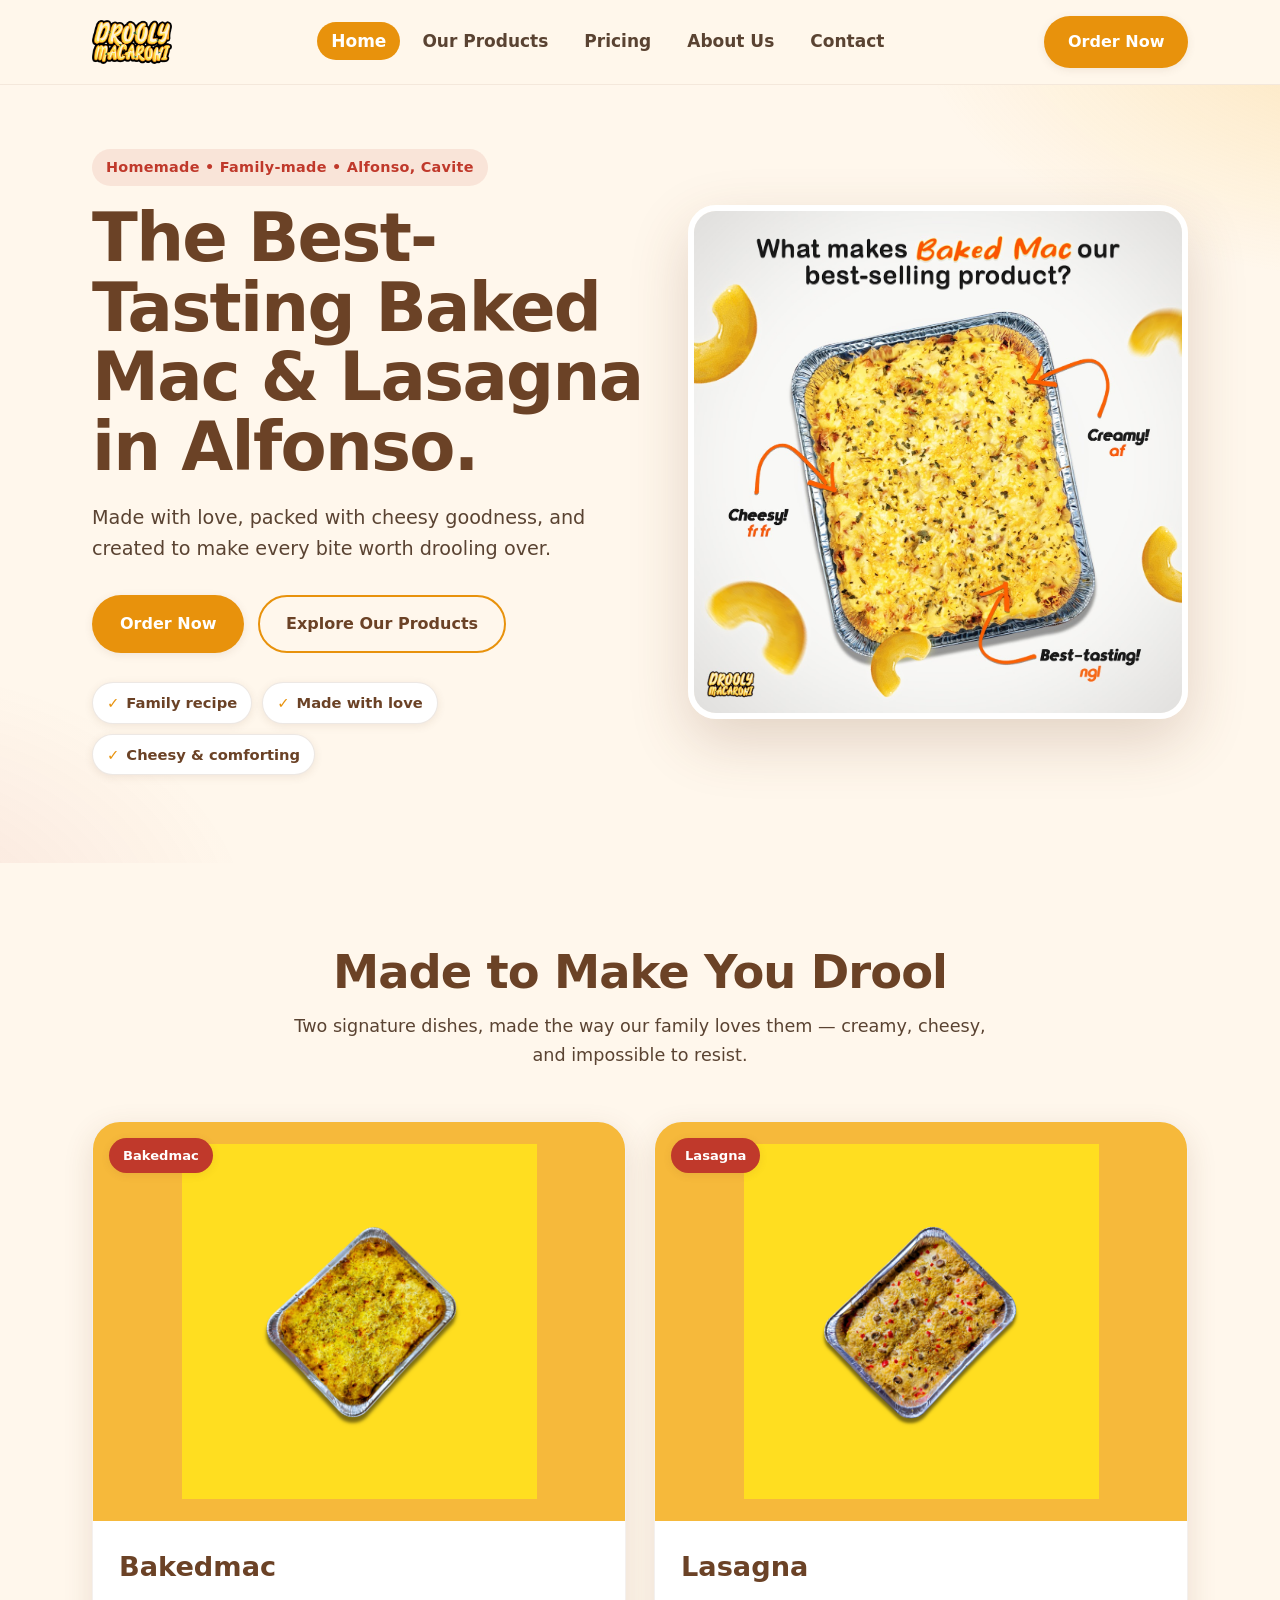
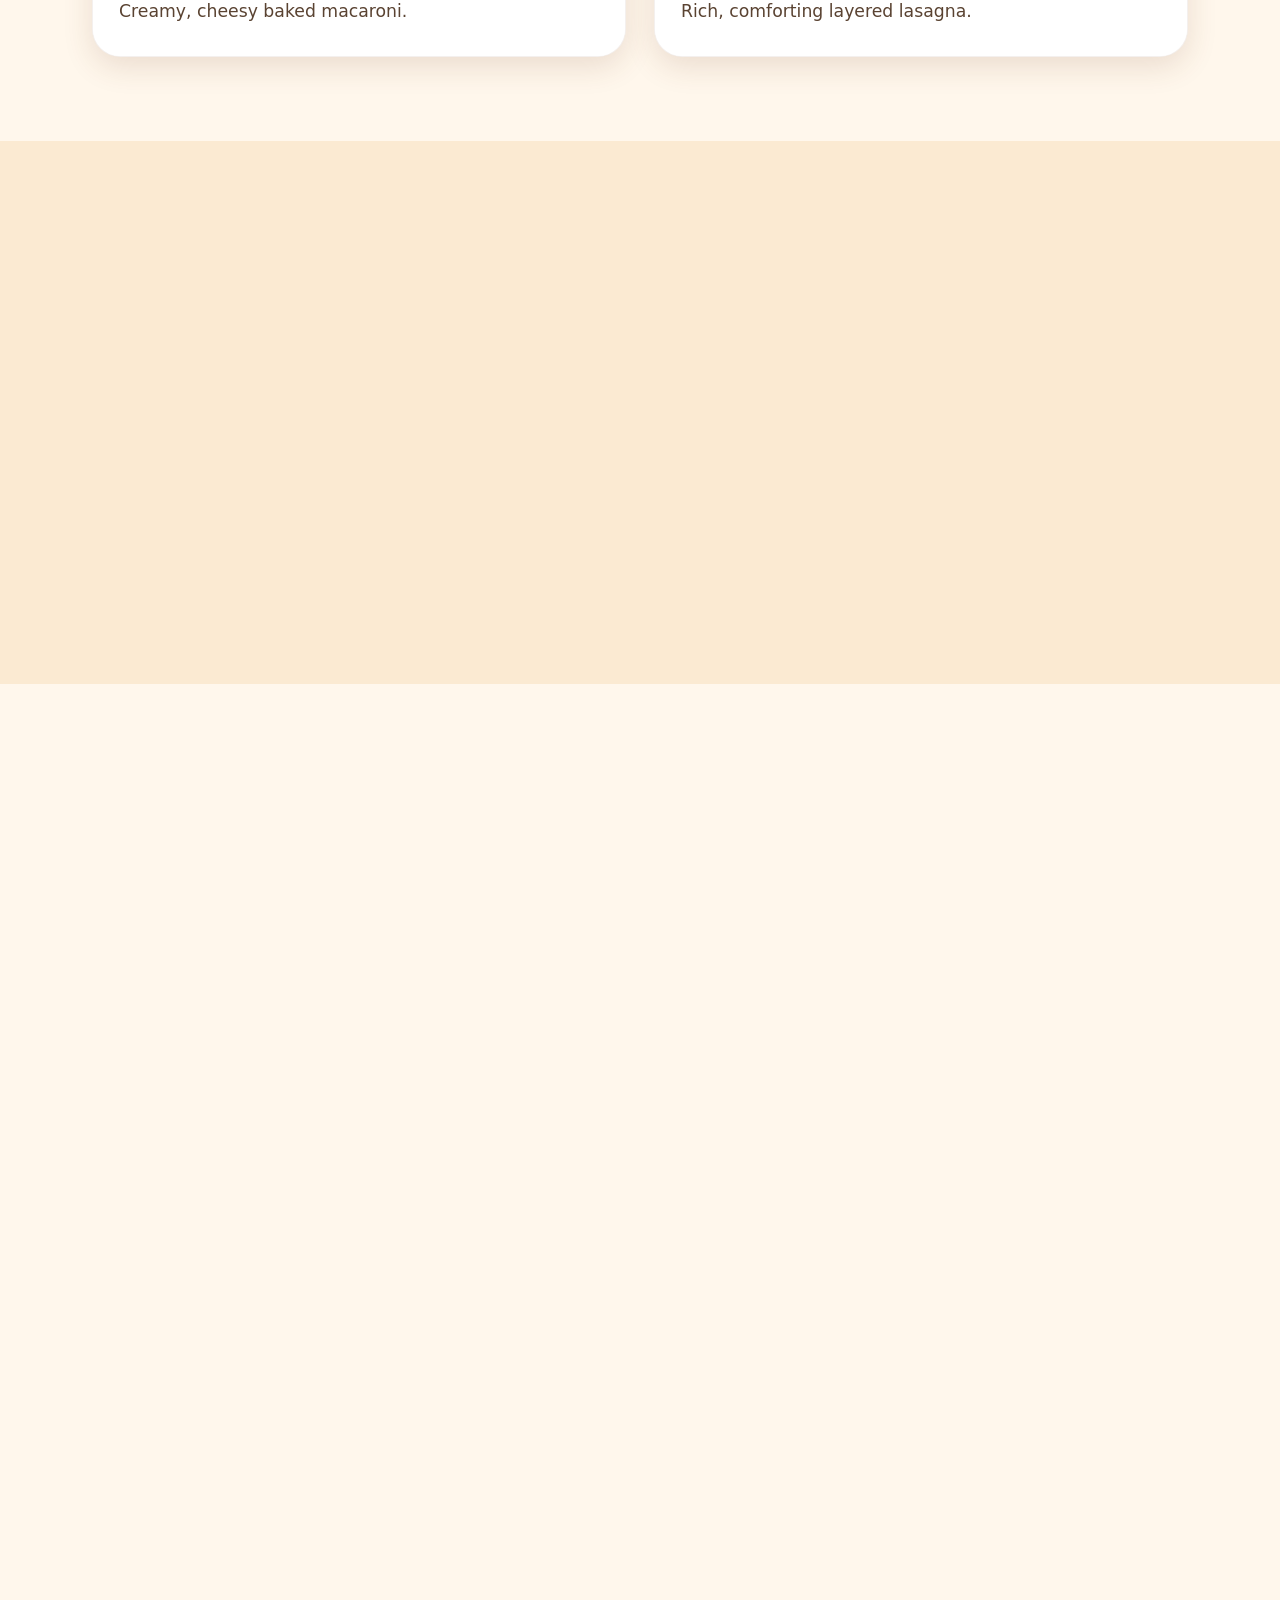
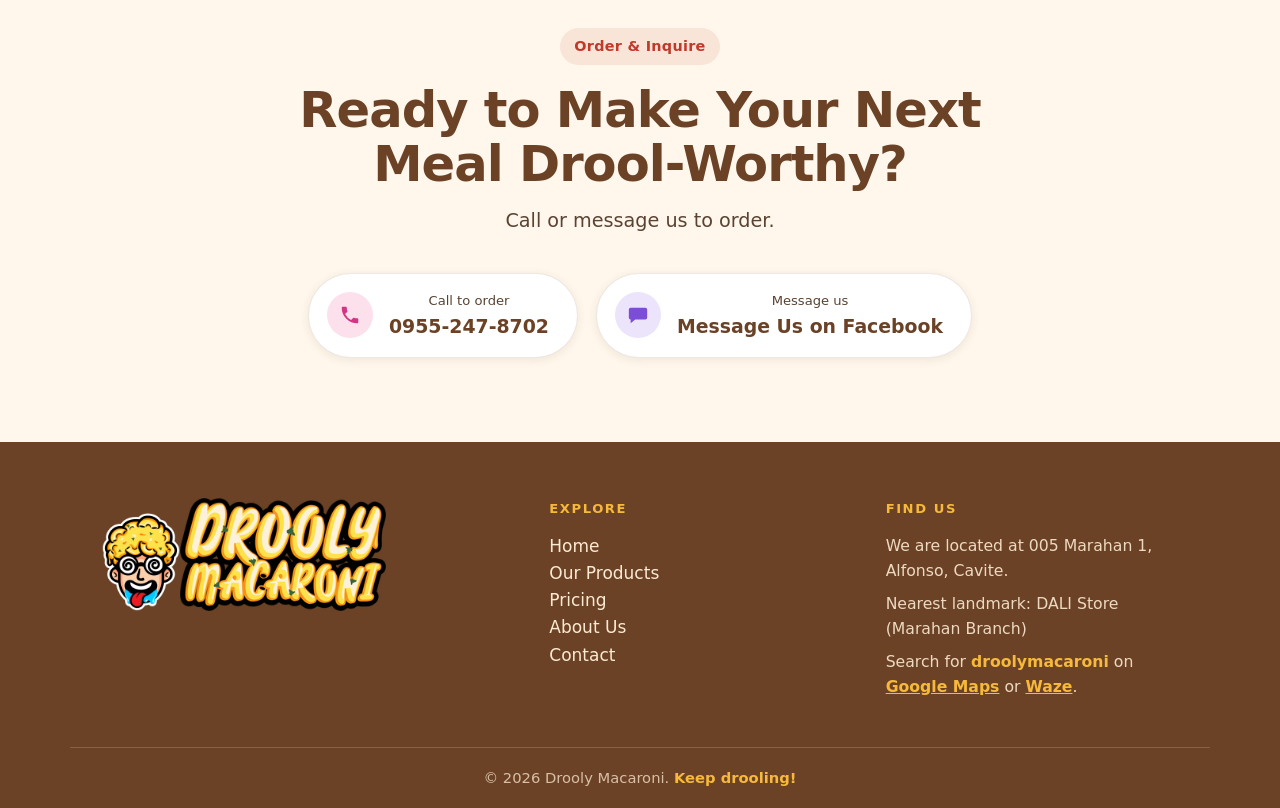
==== index.html @ f8eaab86 "Drooly Macaroni static site: multi-page, responsive, data-bound" ====
<!DOCTYPE html>
<html lang="en">
<head>
  <meta charset="UTF-8" />
  <meta name="viewport" content="width=device-width, initial-scale=1.0" />

  <title>Drooly Macaroni | Baked Mac &amp; Lasagna in Alfonso, Cavite</title>
  <meta name="description" content="Drooly Macaroni is a family-made food business in Alfonso, Cavite, Philippines, serving the best-tasting creamy baked mac and comforting lasagna. Order via call or Facebook Messenger." />
  <meta name="theme-color" content="#E8920C" />
  <link rel="canonical" href="https://droolymacaroni.com/" data-bind="canonical" />

  <!-- Open Graph -->
  <meta property="og:type" content="website" />
  <meta property="og:title" content="Drooly Macaroni | Baked Mac &amp; Lasagna in Alfonso, Cavite" />
  <meta property="og:description" content="Family-made creamy baked mac &amp; comforting lasagna in Alfonso, Cavite. Made with love, worth drooling over." />
  <meta property="og:site_name" content="Drooly Macaroni" />
  <meta property="og:locale" content="en_PH" />
  <meta property="og:image" content="images/main-image.jpg" data-bind="ogImage" />

  <!-- Twitter -->
  <meta name="twitter:card" content="summary_large_image" />
  <meta name="twitter:title" content="Drooly Macaroni | Baked Mac &amp; Lasagna in Alfonso, Cavite" />
  <meta name="twitter:description" content="Family-made creamy baked mac &amp; comforting lasagna in Alfonso, Cavite." />
  <meta name="twitter:image" content="images/main-image.jpg" data-bind="ogImage" />

  <!-- Favicon -->
  <link rel="icon" type="image/png" href="assets/favicon.png" />
  <link rel="apple-touch-icon" href="assets/favicon.png" />

  <link rel="stylesheet" href="css/styles.css" />

  <!-- Structured data: only facts that are known (name, area, offerings, contact) -->
  <script type="application/ld+json">
  {
    "@context": "https://schema.org",
    "@type": "LocalBusiness",
    "name": "Drooly Macaroni",
    "description": "Family-made baked mac and lasagna in Alfonso, Cavite, Philippines.",
    "areaServed": "Alfonso, Cavite, Philippines",
    "address": {
      "@type": "PostalAddress",
      "addressLocality": "Alfonso",
      "addressRegion": "Cavite",
      "addressCountry": "PH"
    },
    "makesOffer": [
      { "@type": "Offer", "name": "Bakedmac", "itemOffered": { "@type": "Product", "name": "Bakedmac" } },
      { "@type": "Offer", "name": "Lasagna", "itemOffered": { "@type": "Product", "name": "Lasagna" } }
    ],
    "telephone": "+639552478702"
  }
  </script>
</head>

<body>
  <a class="skip-link" href="#main">Skip to content</a>

  <!-- ============ HEADER / NAV ============ -->
  <header class="site-header" id="top">
    <div class="container header-inner">
      <a class="brand" href="index.html" aria-label="Drooly Macaroni home">
        <img class="brand-logo" src="assets/logo.png" alt="" width="260" height="143" />
        <span class="brand-name sr-only" data-bind="brandName">Drooly Macaroni</span>
      </a>

      <nav class="main-nav" aria-label="Primary">
        <ul class="nav-list" id="nav-list" data-bind="navList"><!-- populated by JS --></ul>
      </nav>

      <a class="btn btn-primary nav-order" href="#contact" data-bind="orderNavHref" data-bind-text="orderNavLabel">Order Now</a>

      <button class="nav-toggle" id="nav-toggle" aria-expanded="false" aria-controls="mobile-menu" aria-label="Open menu">
        <span></span><span></span><span></span>
      </button>
    </div>

    <!-- Mobile menu -->
    <div class="mobile-menu" id="mobile-menu" hidden>
      <ul class="mobile-nav-list" id="mobile-nav-list" data-bind="mobileNavList"><!-- populated by JS --></ul>
      <a class="btn btn-primary mobile-order" href="#contact" data-bind="orderNavHref" data-bind-text="orderNavLabel">Order Now</a>
    </div>
  </header>

  <main id="main">
    <!-- ============ HERO ============ -->
    <section class="hero" id="home">
      <div class="container hero-inner">
        <div class="hero-copy">
          <p class="eyebrow" data-bind="heroEyebrow">Homemade • Family-made • Alfonso, Cavite</p>
          <h1 class="hero-title" data-bind="heroTitle">The Best-Tasting Baked Mac &amp; Lasagna in Alfonso.</h1>
          <p class="hero-subtitle" data-bind="heroSubtitle">Made with love, packed with cheesy goodness, and created to make every bite worth drooling over.</p>
          <div class="hero-actions">
            <a class="btn btn-primary" href="#contact" data-bind="heroPrimaryHref" data-bind-text="heroPrimaryLabel">Order Now</a>
            <a class="btn btn-ghost" href="#products" data-bind="heroSecondaryHref" data-bind-text="heroSecondaryLabel">Explore Our Products</a>
          </div>
          <ul class="hero-badges" data-bind="heroBadges"><!-- populated by JS --></ul>
        </div>
        <div class="hero-media">
          <img src="images/main-image.jpg" alt="A tray of Drooly Macaroni's signature baked macaroni and cheese, golden and bubbly, served in a foil tray." data-bind="heroImage" width="1280" height="1319" loading="eager" fetchpriority="high" />
        </div>
      </div>
    </section>

    <!-- ============ PRODUCTS ============ -->
    <section class="products section" id="products">
      <div class="container">
        <header class="section-head">
          <h2 class="section-title" data-bind="productsTitle">Made to Make You Drool</h2>
          <p class="section-subtitle" data-bind="productsSubtitle">Two signature dishes, made the way our family loves them — creamy, cheesy, and impossible to resist.</p>
        </header>

        <div class="product-grid" id="product-grid" data-bind="productGrid">
          <!-- Product cards are rendered from js/data.js (SITE_DATA.products).
               A <noscript> fallback is provided below for no-JS / SEO. -->
        </div>

        <noscript>
          <div class="product-grid">
            <article class="product-card">
              <div class="product-media">
                <span class="product-tag">Bakedmac</span>
                <img src="images/bakemac-tray.png" alt="Drooly Macaroni baked mac — creamy cheesy pasta with golden top, baked in a foil tray." loading="lazy" />
              </div>
              <div class="product-body">
                <h3>Bakedmac</h3>
                <p>Creamy, cheesy baked macaroni.</p>
              </div>
            </article>
            <article class="product-card">
              <div class="product-media">
                <span class="product-tag">Lasagna</span>
                <img src="images/lasagna-tray.png" alt="Drooly Macaroni lasagna — layered pasta with red sauce and melted cheese, in a foil tray." loading="lazy" />
              </div>
              <div class="product-body">
                <h3>Lasagna</h3>
                <p>Rich, comforting layered lasagna.</p>
              </div>
            </article>
          </div>
        </noscript>
      </div>
    </section>

    <!-- ============ WHY DROOLY ============ -->
    <section class="why section section-alt" id="why">
      <div class="container">
        <header class="section-head">
          <h2 class="section-title" data-bind="whyTitle">Why Drooly Macaroni?</h2>
          <p class="section-subtitle" data-bind="whySubtitle">Small family business, big comforting flavors.</p>
        </header>
        <ul class="why-grid" id="why-grid" data-bind="whyGrid"><!-- populated by JS --></ul>
        <noscript>
          <ul class="why-grid">
            <li class="why-item why-accent-heart"><div class="why-head"><span class="why-icon" aria-hidden="true">♥</span><h3>Family-made</h3></div><p>Born in our home kitchen from a craving for warm, comforting baked mac &amp; cheese.</p></li>
            <li class="why-item why-accent-flame"><div class="why-head"><span class="why-icon" aria-hidden="true">🔥</span><h3>Made with passion</h3></div><p>Every tray is whipped up with care — the same way Mom first made it.</p></li>
            <li class="why-item why-accent-users"><div class="why-head"><span class="why-icon" aria-hidden="true">👥</span><h3>Perfect for gatherings</h3></div><p>The talk of our neighborhood and a hit at local events and family celebrations.</p></li>
            <li class="why-item why-accent-star"><div class="why-head"><span class="why-icon" aria-hidden="true">★</span><h3>Loved locally</h3></div><p>Word of mouth spread like wildfire across Alfonso, Cavite.</p></li>
          </ul>
        </noscript>
      </div>
    </section>

    <!-- ============ ABOUT ============ -->
    <section class="about section" id="about">
      <div class="container about-inner">
        <div class="about-media">
          <img src="assets/mascot.png" alt="Drooly Macaroni mascot — a cheerful baked-mac character." class="about-mascot-solo" width="2048" height="2048" loading="lazy" />
        </div>
        <div class="about-copy">
          <h2 class="section-title" data-bind="aboutTitle">From Our Family Kitchen to Yours.</h2>
          <div data-bind="aboutParagraphs"><!-- populated by JS --></div>
          <noscript>
            <p>It all started with a simple craving for something warm and comforting. With a dash of inspiration and a sprinkle of creativity, my mom whipped up her signature baked macaroni and cheese — a dish that soon became the cornerstone of our family gatherings and the talk of our neighborhood.</p>
            <p>Word of mouth spread like wildfire as friends and neighbors couldn't resist the creamy, cheesy goodness that came out of our kitchen. Soon, requests for trays poured in, and before we knew it, we found ourselves unofficially catering local events and gatherings.</p>
            <p>Driven by the overwhelming response and a shared passion for sharing our food with others, my mom and I took a leap of faith and brought our beloved baked macaroni and cheese to the wider community.</p>
            <p>What started as a labor of love in our humble kitchen has blossomed into Drooly Macaroni — a testament to the power of family, passion, and the simple joy of sharing delicious food with others.</p>
          </noscript>
        </div>
      </div>
    </section>

    <!-- ============ CONTACT / ORDER ============ -->
    <section class="contact section" id="contact">
      <div class="container contact-inner">
        <p class="eyebrow">Order &amp; Inquire</p>
        <h2 class="section-title contact-title" data-bind="contactTitle">Ready to Make Your Next Meal Drool-Worthy?</h2>
        <p class="contact-subtitle" data-bind="contactSubtitle">Call or message us to order.</p>
        <div class="contact-details">
          <a class="contact-pill" href="tel:09552478702" data-bind="phoneTel">
            <span class="contact-pill-icon contact-pill-icon--phone" aria-hidden="true">
              <svg viewBox="0 0 24 24" fill="currentColor"><path d="M6.6 10.8a15.5 15.5 0 0 0 6.6 6.6l2.2-2.2a1 1 0 0 1 1-.25 11.4 11.4 0 0 0 3.6.58 1 1 0 0 1 1 1V20a1 1 0 0 1-1 1A17 17 0 0 1 3 4a1 1 0 0 1 1-1h3.5a1 1 0 0 1 1 1 11.4 11.4 0 0 0 .58 3.6 1 1 0 0 1-.25 1z"/></svg>
            </span>
            <span>
              <span class="contact-pill-label">Call to order</span>
              <span class="contact-pill-value" data-bind="phoneDisplay">0955-247-8702</span>
            </span>
          </a>
          <a class="contact-pill" href="https://m.me/droolymacaroni" data-bind="facebookUrl" target="_blank" rel="noopener">
            <span class="contact-pill-icon contact-pill-icon--chat" aria-hidden="true">
              <svg viewBox="0 0 24 24" fill="currentColor"><path d="M4 4h16a2 2 0 0 1 2 2v9a2 2 0 0 1-2 2H9l-5 4v-4H4a2 2 0 0 1-2-2V6a2 2 0 0 1 2-2z"/></svg>
            </span>
            <span>
              <span class="contact-pill-label">Message us</span>
              <span class="contact-pill-value" data-bind="facebookLabel">Message Us on Facebook</span>
            </span>
          </a>
        </div>
      </div>
    </section>
  </main>

  <!-- ============ FOOTER ============ -->
  <footer class="site-footer">
    <div class="container footer-inner">
      <div class="footer-brand">
        <img class="footer-mascot" src="assets/mascot.png" alt="" aria-hidden="true" />
        <img class="footer-logo" src="assets/logo.png" alt="" aria-hidden="true" />
      </div>
      <nav class="footer-col" aria-label="Footer">
        <h3 class="footer-heading">Explore</h3>
        <ul id="footer-nav-list" data-bind="footerNavList"><!-- populated by JS --></ul>
      </nav>
      <div class="footer-col footer-location">
        <h3 class="footer-heading">Find Us</h3>
        <p class="footer-loc-line">We are located at 005 Marahan 1, Alfonso, Cavite.</p>
        <p class="footer-loc-line">Nearest landmark: DALI Store (Marahan Branch)</p>
        <p class="footer-loc-line">Search for <strong>droolymacaroni</strong> on <a href="https://www.google.com/maps/search/?api=1&amp;query=droolymacaroni" target="_blank" rel="noopener">Google Maps</a> or <a href="https://waze.com/ul?q=droolymacaroni" target="_blank" rel="noopener">Waze</a>.</p>
      </div>
    </div>
    <div class="footer-bottom container">
      <p>&copy; <span id="year">2026</span> <span data-bind="brandName">Drooly Macaroni</span>. <strong data-bind="brandSignature">Keep drooling!</strong></p>
    </div>
  </footer>

  <!-- Sticky mobile order bar -->
  <a class="mobile-order-bar" href="#contact" data-bind="orderNavHref">Order Now</a>

  <script src="js/data.js" defer></script>
  <script src="js/main.js" defer></script>
</body>
</html>
---- css/styles.css ----
/* =====================================================================
   Drooly Macaroni — styles.css
   Modern, cozy, drool-worthy. Warm palette, rounded cards, subtle motion.
   ===================================================================== */

/* ---------- Design tokens ---------- */
:root {
  --cream:        #FFF7EC;
  --cream-2:      #FBEAD2;
  --paper:        #FFFFFF;
  --ink:          #2E1C0E;
  --ink-soft:     #5A4332;
  --cheese:       #F6B93B;
  --cheese-deep:  #E8920C;
  --tomato:       #C0392B;
  --tomato-deep:  #9B2D20;
  --brown:        #6B4226;
  --shadow-sm:    0 2px 8px rgba(110, 66, 38, 0.10);
  --shadow-md:    0 10px 30px rgba(110, 66, 38, 0.14);
  --shadow-lg:    0 22px 60px rgba(110, 66, 38, 0.20);
  --radius:       20px;
  --radius-lg:    28px;
  --radius-sm:    12px;
  --container:    1140px;
  --font:         "Segoe UI", system-ui, -apple-system, Roboto, "Helvetica Neue", Arial, sans-serif;
  --ease:         cubic-bezier(.22,.61,.36,1);
}

/* ---------- Reset ---------- */
*, *::before, *::after { box-sizing: border-box; }
html { scroll-behavior: smooth; -webkit-text-size-adjust: 100%; }
body {
  margin: 0;
  font-family: var(--font);
  color: var(--ink);
  background: var(--cream);
  line-height: 1.6;
  font-size: 17px;
  -webkit-font-smoothing: antialiased;
  overflow-x: hidden;
}
img { max-width: 100%; display: block; height: auto; }
a { color: inherit; text-decoration: none; }
ul { list-style: none; margin: 0; padding: 0; }
h1, h2, h3, p { margin: 0; }

.container { width: 100%; max-width: var(--container); margin: 0 auto; padding: 0 22px; }

/* ---------- Skip link ---------- */
.skip-link {
  position: absolute; left: -999px; top: 0; z-index: 200;
  background: var(--ink); color: #fff; padding: 12px 18px; border-radius: 0 0 10px 0;
}
.skip-link:focus { left: 0; }

/* ---------- Buttons ---------- */
.btn {
  display: inline-flex; align-items: center; justify-content: center;
  gap: .5rem; padding: 14px 26px; border-radius: 999px;
  font-weight: 700; font-size: 1rem; cursor: pointer; border: 2px solid transparent;
  transition: transform .18s var(--ease), box-shadow .18s var(--ease), background .18s var(--ease), color .18s var(--ease);
  will-change: transform;
}
.btn-primary { background: var(--cheese-deep); color: #fff; box-shadow: var(--shadow-sm); }
.btn-primary:hover { background: var(--tomato); transform: translateY(-2px); box-shadow: var(--shadow-md); }
.btn-ghost { background: transparent; color: var(--brown); border-color: var(--cheese-deep); }
.btn-ghost:hover { background: var(--cream-2); transform: translateY(-2px); border-color: var(--tomato); color: var(--tomato); }
.btn-lg { padding: 18px 40px; font-size: 1.15rem; }
.btn:focus-visible { outline: 3px solid var(--tomato); outline-offset: 3px; }

/* ---------- Header / Nav ---------- */
.site-header {
  position: sticky; top: 0; z-index: 100;
  background: rgba(255, 247, 236, 0.86);
  backdrop-filter: saturate(160%) blur(10px);
  border-bottom: 1px solid rgba(110,66,38,.08);
  transition: padding .25s var(--ease), box-shadow .25s var(--ease), background .25s var(--ease);
}
.header-inner {
  display: flex; align-items: center; justify-content: space-between;
  padding-top: 16px; padding-bottom: 16px; gap: 16px;
  transition: padding .25s var(--ease);
}
.site-header.scrolled { box-shadow: var(--shadow-sm); background: rgba(255,247,236,.96); }
.site-header.scrolled .header-inner { padding-top: 9px; padding-bottom: 9px; }

.brand { display: inline-flex; align-items: center; gap: 10px; font-weight: 800; }
.brand-mark { font-size: 1.5rem; line-height: 1; }
.brand-name {
  font-size: 1.3rem; letter-spacing: -.01em; color: var(--brown);
  font-family: "Trebuchet MS", var(--font);
}

.main-nav { display: none; }
.nav-list { display: flex; gap: 8px; }
.nav-list a {
  padding: 9px 14px; border-radius: 999px; font-weight: 600; color: var(--ink-soft);
  transition: background .18s var(--ease), color .18s var(--ease);
}
.nav-list a:hover, .nav-list a:focus-visible { background: var(--cream-2); color: var(--tomato); }
.nav-list a:focus-visible { outline: 3px solid var(--tomato); outline-offset: 2px; }

.nav-order { padding: 11px 22px; }
.nav-toggle {
  display: inline-flex; flex-direction: column; justify-content: center; gap: 5px;
  width: 46px; height: 46px; padding: 0 11px; border: 0; border-radius: 12px;
  background: var(--cream-2); cursor: pointer;
}
.nav-toggle span { display: block; height: 2.5px; background: var(--brown); border-radius: 2px; transition: transform .25s var(--ease), opacity .2s; }
.nav-toggle[aria-expanded="true"] span:nth-child(1) { transform: translateY(7.5px) rotate(45deg); }
.nav-toggle[aria-expanded="true"] span:nth-child(2) { opacity: 0; }
.nav-toggle[aria-expanded="true"] span:nth-child(3) { transform: translateY(-7.5px) rotate(-45deg); }

/* Mobile menu */
.mobile-menu {
  display: none; flex-direction: column; gap: 6px;
  padding: 14px 22px 22px; background: var(--paper);
  border-bottom: 1px solid rgba(110,66,38,.10); box-shadow: var(--shadow-md);
}
.mobile-menu.open { display: flex; }
.mobile-nav-list { display: flex; flex-direction: column; }
.mobile-nav-list a {
  padding: 14px 12px; font-weight: 700; font-size: 1.1rem; color: var(--ink-soft);
  border-bottom: 1px solid rgba(110,66,38,.07);
}
.mobile-nav-list a:focus-visible { outline: 3px solid var(--tomato); outline-offset: -2px; }
.mobile-order { margin-top: 14px; }

/* ---------- Sections ---------- */
.section { padding: 84px 0; }
.section-alt { background: var(--cream-2); }
.section-accent {
  background:
    radial-gradient(1200px 400px at 80% -10%, rgba(246,185,59,.35), transparent 60%),
    linear-gradient(180deg, var(--cheese) 0%, var(--cheese-deep) 100%);
  color: #fff;
}
.section-head { text-align: center; max-width: 720px; margin: 0 auto 52px; }
.section-title {
  font-size: clamp(1.9rem, 4.5vw, 2.9rem); font-weight: 800; line-height: 1.1;
  letter-spacing: -.02em; color: var(--brown); font-family: "Trebuchet MS", var(--font);
}
.section-accent .section-title { color: #fff; }
.section-subtitle { margin-top: 14px; font-size: 1.1rem; color: var(--ink-soft); }
.section-accent .section-subtitle { color: rgba(255,255,255,.92); }

/* ---------- Hero ---------- */
.hero {
  background:
    radial-gradient(900px 500px at 110% -10%, rgba(246,185,59,.30), transparent 55%),
    radial-gradient(700px 500px at -10% 110%, rgba(192,57,43,.10), transparent 55%),
    var(--cream);
  padding: 64px 0 88px;
  overflow: hidden;
}
.hero-inner {
  display: grid; gap: 44px; align-items: center;
  grid-template-columns: 1fr;
}
.eyebrow {
  display: inline-block; font-weight: 700; color: var(--tomato);
  background: rgba(192,57,43,.10); padding: 7px 14px; border-radius: 999px;
  font-size: .9rem; letter-spacing: .02em; margin-bottom: 18px;
}
.hero-title {
  font-size: clamp(2.3rem, 7vw, 4.2rem); line-height: 1.04; font-weight: 800;
  letter-spacing: -.025em; color: var(--brown); font-family: "Trebuchet MS", var(--font);
}
.hero-subtitle { margin-top: 20px; font-size: 1.2rem; color: var(--ink-soft); max-width: 30em; }
.hero-actions { display: flex; flex-wrap: wrap; gap: 14px; margin-top: 30px; }
.hero-badges { display: flex; flex-wrap: wrap; gap: 10px; margin-top: 30px; }
.hero-badges li {
  display: inline-flex; align-items: center; gap: 7px;
  background: var(--paper); border: 1px solid rgba(110,66,38,.12);
  padding: 8px 14px; border-radius: 999px; font-size: .92rem; font-weight: 600; color: var(--brown);
  box-shadow: var(--shadow-sm);
}
.hero-badges li::before { content: "✓"; color: var(--cheese-deep); font-weight: 900; }

.hero-media { position: relative; }
.hero-media img {
  width: 100%; border-radius: var(--radius-lg); box-shadow: var(--shadow-lg);
  border: 6px solid #fff; object-fit: cover; aspect-ratio: 1280/1319;
}
.hero-media::after {
  content: ""; position: absolute; inset: -14px -14px auto auto; width: 120px; height: 120px;
  background: radial-gradient(circle at 30% 30%, var(--cheese), var(--cheese-deep));
  border-radius: 50%; opacity: .18; z-index: -1;
}

/* ---------- Products ---------- */
.product-grid {
  display: grid; gap: 28px; grid-template-columns: 1fr;
}
.pricing-grid {
  display: grid; gap: 28px; grid-template-columns: 1fr;
}
.product-grid, .pricing-grid {
  align-items: start;
}
.product-card {
  background: var(--paper); border-radius: var(--radius-lg); overflow: hidden;
  box-shadow: var(--shadow-md); border: 1px solid rgba(110,66,38,.08);
  display: flex; flex-direction: column;
  transition: transform .25s var(--ease), box-shadow .25s var(--ease);
}
.product-card:hover, .product-card:focus-within { transform: translateY(-6px); box-shadow: var(--shadow-lg); }
.product-media { position: relative; overflow: hidden; aspect-ratio: 4/3; background: var(--cheese); padding: 22px; }
.product-media img {
  width: 100%; height: 100%; object-fit: contain;
  transition: transform .5s var(--ease);
}
.product-card:hover .product-media img { transform: scale(1.05); }
.product-tag {
  position: absolute; top: 16px; left: 16px; background: var(--tomato); color: #fff;
  font-weight: 700; font-size: .82rem; padding: 7px 14px; border-radius: 999px; box-shadow: var(--shadow-sm); z-index: 2;
}
.product-body { padding: 24px 26px 30px; display: flex; flex-direction: column; gap: 10px; flex: 1; background: #fff; }
.product-body h3 { font-size: 1.7rem; font-weight: 800; color: var(--brown); font-family: "Trebuchet MS", var(--font); }
.price { font-size: 1.6rem; font-weight: 800; color: var(--cheese-deep); }
.product-body p { color: var(--ink-soft); font-size: 1.08rem; flex: 1; }

/* ---------- Why Drooly ---------- */
.why-grid { display: grid; gap: 22px; grid-template-columns: 1fr; }
.why-item {
  position: relative; overflow: hidden;
  background: var(--paper); border-radius: 18px; padding: 28px 24px 26px;
  box-shadow: var(--shadow-md); border: 1px solid rgba(110,66,38,.08);
  display: flex; flex-direction: column; gap: 18px;
  transition: transform .22s var(--ease), box-shadow .22s var(--ease), border-color .22s var(--ease);
}
/* thin colored top border that matches the card's icon color */
.why-item::before {
  content: ""; position: absolute; left: 0; right: 0; top: 0; height: 5px;
  background: var(--why-accent, var(--cheese-deep));
}
.why-item:hover { transform: translateY(-6px); box-shadow: var(--shadow-lg); }
.why-head { display: flex; align-items: center; gap: 18px; }
.why-icon {
  flex: 0 0 52px; width: 52px; height: 52px; border-radius: 14px;
  display: grid; place-items: center;
  background: color-mix(in srgb, var(--why-accent, var(--cheese-deep)) 22%, #fff);
  color: var(--why-accent, var(--cheese-deep));
  box-shadow: inset 0 0 0 1px color-mix(in srgb, var(--why-accent, var(--cheese-deep)) 35%, #fff);
}
.why-item h3 { font-size: 1.22rem; font-weight: 800; color: var(--brown); line-height: 1.15; letter-spacing: -.01em; }
.why-item p { color: var(--ink-soft); font-size: 1rem; line-height: 1.6; margin-top: 2px; }
.why-item div { min-width: 0; }

/* per-card brand accent colors (mirrors the mockup: pink, orange, purple, yellow) */
.why-accent-heart { --why-accent: #d6395f; }
.why-accent-flame { --why-accent: #e6731f; }
.why-accent-users { --why-accent: #7a4fc0; }
.why-accent-star  { --why-accent: #d99e16; }

/* ---------- About (single mascot) ---------- */
.about-inner { display: grid; gap: 40px; grid-template-columns: 1fr; align-items: center; }
.about-media {
  display: grid; place-items: center;
  padding: 22px;
  background: #fff;
  border-radius: var(--radius-lg);
  box-shadow: var(--shadow-lg);
  border: 1px solid rgba(110,66,38,.08);
}
.about-mascot-solo {
  width: 100%; max-width: 380px; height: auto;
  border-radius: 18px;
}
.about-copy .section-title { text-align: left; margin-bottom: 18px; }
.about-copy p { color: var(--ink-soft); margin-bottom: 14px; font-size: 1.06rem; }

/* ---------- Resellers ---------- */
.resellers-inner { text-align: center; max-width: 760px; margin: 0 auto; }
.resellers .section-title { color: #fff; }
.resellers .section-subtitle { color: rgba(255,255,255,.92); }
.reseller-body { font-size: 1.15rem; margin: 18px auto 30px; max-width: 38em; }
.reseller-actions { display: flex; flex-wrap: wrap; gap: 14px; justify-content: center; }
.section-accent .btn-ghost { color: #fff; border-color: #fff; }
.section-accent .btn-ghost:hover { background: rgba(255,255,255,.16); color: #fff; border-color: #fff; }

/* ---------- Contact ---------- */
.contact { background: var(--cream); }
.contact-inner { text-align: center; max-width: 760px; margin: 0 auto; }
.contact-title { font-size: clamp(2rem, 5vw, 3.1rem); }
.contact-subtitle { margin-top: 14px; font-size: 1.2rem; color: var(--ink-soft); }
.contact-details { display: flex; flex-wrap: wrap; gap: 18px; justify-content: center; margin-top: 36px; }
.contact-pill {
  display: inline-flex; align-items: center; gap: 16px; background: var(--paper);
  border: 1px solid rgba(110,66,38,.12); border-radius: 999px; padding: 16px 28px 16px 18px;
  box-shadow: var(--shadow-sm); transition: transform .18s var(--ease), box-shadow .18s var(--ease);
}
.contact-pill:hover { transform: translateY(-3px); box-shadow: var(--shadow-md); }
.contact-pill:focus-visible { outline: 3px solid var(--tomato); outline-offset: 3px; }
.contact-pill-icon {
  display: inline-flex; align-items: center; justify-content: center;
  width: 46px; height: 46px; border-radius: 50%; flex: 0 0 auto;
}
.contact-pill-icon svg { width: 22px; height: 22px; }
.contact-pill-icon--phone { background: #FCE0EC; color: #D63384; }
.contact-pill-icon--chat { background: #ECE4FB; color: #7C4DD6; }
.contact-pill-label { display: block; font-size: .82rem; color: var(--ink-soft); }
.contact-pill-value { display: block; font-weight: 800; color: var(--brown); font-size: 1.18rem; }

/* ---------- Testimonials ---------- */
.testimonial-grid { display: grid; gap: 24px; grid-template-columns: 1fr; list-style: none; margin: 0; padding: 0; }
.testimonial-card {
  background: var(--paper); border-radius: var(--radius); overflow: hidden;
  box-shadow: var(--shadow-sm); border: 1px solid rgba(110,66,38,.08);
  display: flex; flex-direction: column;
  transition: transform .22s var(--ease), box-shadow .22s var(--ease);
}
.testimonial-card:hover { transform: translateY(-5px); box-shadow: var(--shadow-lg); }
.testimonial-photo {
  width: 100%; height: auto; max-height: 320px; object-fit: contain; object-position: center;
  background: var(--cream-2); display: block; border-bottom: 1px solid rgba(110,66,38,.08);
}
.testimonial-body { padding: 22px 24px 26px; }
.testimonial-stars { color: #F2B705; font-size: 1.15rem; letter-spacing: 2px; margin-bottom: 10px; }
.testimonial-quote { color: var(--brown); font-size: 1.05rem; line-height: 1.55; margin-bottom: 16px; }
.testimonial-name { font-weight: 800; color: var(--brown); font-size: 1.08rem; }
.testimonial-label { color: var(--cheese-deep); font-size: .85rem; font-weight: 700; text-transform: uppercase; letter-spacing: .06em; margin-top: 2px; }

/* ---------- Footer ---------- */
.site-footer { background: var(--brown); color: #FCEAD2; }
.footer-inner {
  display: grid; gap: 34px; grid-template-columns: 1fr;
  padding: 56px 22px 40px;
}
.footer-brand { position: relative; display: flex; align-items: flex-end; gap: 0; }
.footer-mascot { width: 98px; height: auto; position: relative; z-index: 1; }
.footer-logo { width: 206px; height: auto; margin-left: -10px; position: relative; z-index: 2; }
.footer-col { text-align: left; }
.footer-heading {
  font-size: .82rem; font-weight: 800; letter-spacing: .12em; text-transform: uppercase;
  color: var(--cheese); margin-bottom: 14px;
}
.footer-nav ul { display: flex; flex-direction: column; flex-wrap: wrap; gap: 10px; list-style: none; margin: 0; padding: 0; }
.footer-nav a { color: rgba(252,234,210,.92); font-weight: 600; }
.footer-nav a:hover { color: var(--cheese); }
.footer-contact { display: flex; flex-direction: column; gap: 14px; align-items: flex-start; }
.footer-link {
  display: inline-flex; align-items: center; gap: 12px; color: rgba(252,234,210,.95);
  font-weight: 700; transition: color .16s var(--ease);
}
.footer-link:hover { color: var(--cheese); }
.footer-link:focus-visible { outline: 3px solid var(--cheese); outline-offset: 3px; }
.footer-link-icon {
  display: inline-flex; align-items: center; justify-content: center;
  width: 38px; height: 38px; border-radius: 50%; flex: 0 0 auto;
}
.footer-link-icon svg { width: 18px; height: 18px; }
.footer-link-icon--phone { background: #FCE0EC; color: #D63384; }
.footer-link-icon--chat { background: #ECE4FB; color: #7C4DD6; }
.footer-link-label { display: block; font-size: .78rem; font-weight: 600; color: rgba(252,234,210,.75); }
.footer-link-value { display: block; font-size: 1rem; font-weight: 800; color: #fff; }
.footer-location { max-width: 26em; }
.footer-loc-line { color: rgba(252,234,210,.9); font-size: .98rem; line-height: 1.6; margin-bottom: 8px; }
.footer-location strong { color: var(--cheese); }
.footer-location a { color: var(--cheese); font-weight: 700; text-decoration: underline; }
.footer-location a:hover { color: #fff; }
.footer-bottom { padding: 18px 22px; border-top: 1px solid rgba(252,234,210,.18); font-size: .92rem; color: rgba(252,234,210,.75); text-align: center; }
.footer-bottom strong { color: var(--cheese); }

/* ---------- Mobile sticky order bar ---------- */
.mobile-order-bar {
  position: fixed; left: 14px; right: 14px; bottom: 14px; z-index: 90;
  display: none; text-align: center; padding: 16px; border-radius: 999px;
  background: var(--cheese-deep); color: #fff; font-weight: 800; font-size: 1.1rem;
  box-shadow: var(--shadow-lg);
}
.mobile-order-bar:focus-visible { outline: 3px solid #fff; outline-offset: 2px; }

/* ---------- Scroll reveal ---------- */
.reveal { opacity: 0; transform: translateY(26px); transition: opacity .6s var(--ease), transform .6s var(--ease); }
.reveal.in { opacity: 1; transform: none; }

/* ---------- Desktop layout ---------- */
@media (min-width: 760px) {
  .hero-inner { grid-template-columns: 1.05fr .95fr; }
  .product-grid { grid-template-columns: repeat(2, 1fr); }
  .pricing-grid { grid-template-columns: repeat(2, 1fr); }
  .why-grid { grid-template-columns: repeat(2, 1fr); }
  .testimonial-grid { grid-template-columns: repeat(2, 1fr); }
  .about-inner { grid-template-columns: 1fr 1fr; }
  .footer-inner { grid-template-columns: 1.4fr 1fr 1fr; align-items: start; }
  .mobile-order-bar { display: none; }
}
@media (min-width: 980px) {
  .main-nav { display: block; }
  .nav-toggle { display: none; }
  .mobile-menu { display: none !important; }
  .why-grid { grid-template-columns: repeat(4, 1fr); }
  .about-mascot { width: 180px; }
}

/* ---------- Reduced motion ---------- */
@media (prefers-reduced-motion: reduce) {
  html { scroll-behavior: auto; }
  *, *::before, *::after { animation-duration: .001ms !important; transition-duration: .001ms !important; }
  .reveal { opacity: 1; transform: none; }
}

/* ---------- Small screens ---------- */
@media (max-width: 380px) {
  body { font-size: 16px; }
  .hero-actions .btn, .contact-actions .btn { width: 100%; }
}


/* ---------- Page hero (standalone sub-pages) ---------- */
.page-hero {
  background:
    radial-gradient(900px 500px at 110% -10%, rgba(246,185,59,.30), transparent 55%),
    radial-gradient(700px 500px at -10% 110%, rgba(192,57,43,.10), transparent 55%),
    var(--cream);
  padding: 54px 0 40px;
  text-align: center;
}
.page-hero .eyebrow {
  display: inline-block; font-weight: 700; color: var(--tomato);
  background: rgba(192,57,43,.10); padding: 7px 14px; border-radius: 999px;
  font-size: .9rem; letter-spacing: .02em; margin-bottom: 14px;
}
.page-title {
  font-size: clamp(2rem, 6vw, 3.4rem); line-height: 1.06; font-weight: 800;
  letter-spacing: -.025em; color: var(--brown); font-family: "Trebuchet MS", var(--font);
}
.page-sub { margin-top: 14px; font-size: 1.15rem; color: var(--ink-soft); max-width: 36em; margin-left: auto; margin-right: auto; }

/* Active nav link on the current page */
.nav-list a[aria-current="page"],
.mobile-nav-list a[aria-current="page"] {
  background: var(--cheese-deep);
  color: #fff;
}


/* ---------- Brand logo (wordmark from images/logo.png) ---------- */
.brand-logo { height: 38px; width: auto; display: block; }
.sr-only {
  position: absolute; width: 1px; height: 1px; padding: 0; margin: -1px;
  overflow: hidden; clip: rect(0 0 0 0); white-space: nowrap; border: 0;
}
@media (min-width: 480px) { .brand-logo { height: 44px; } }
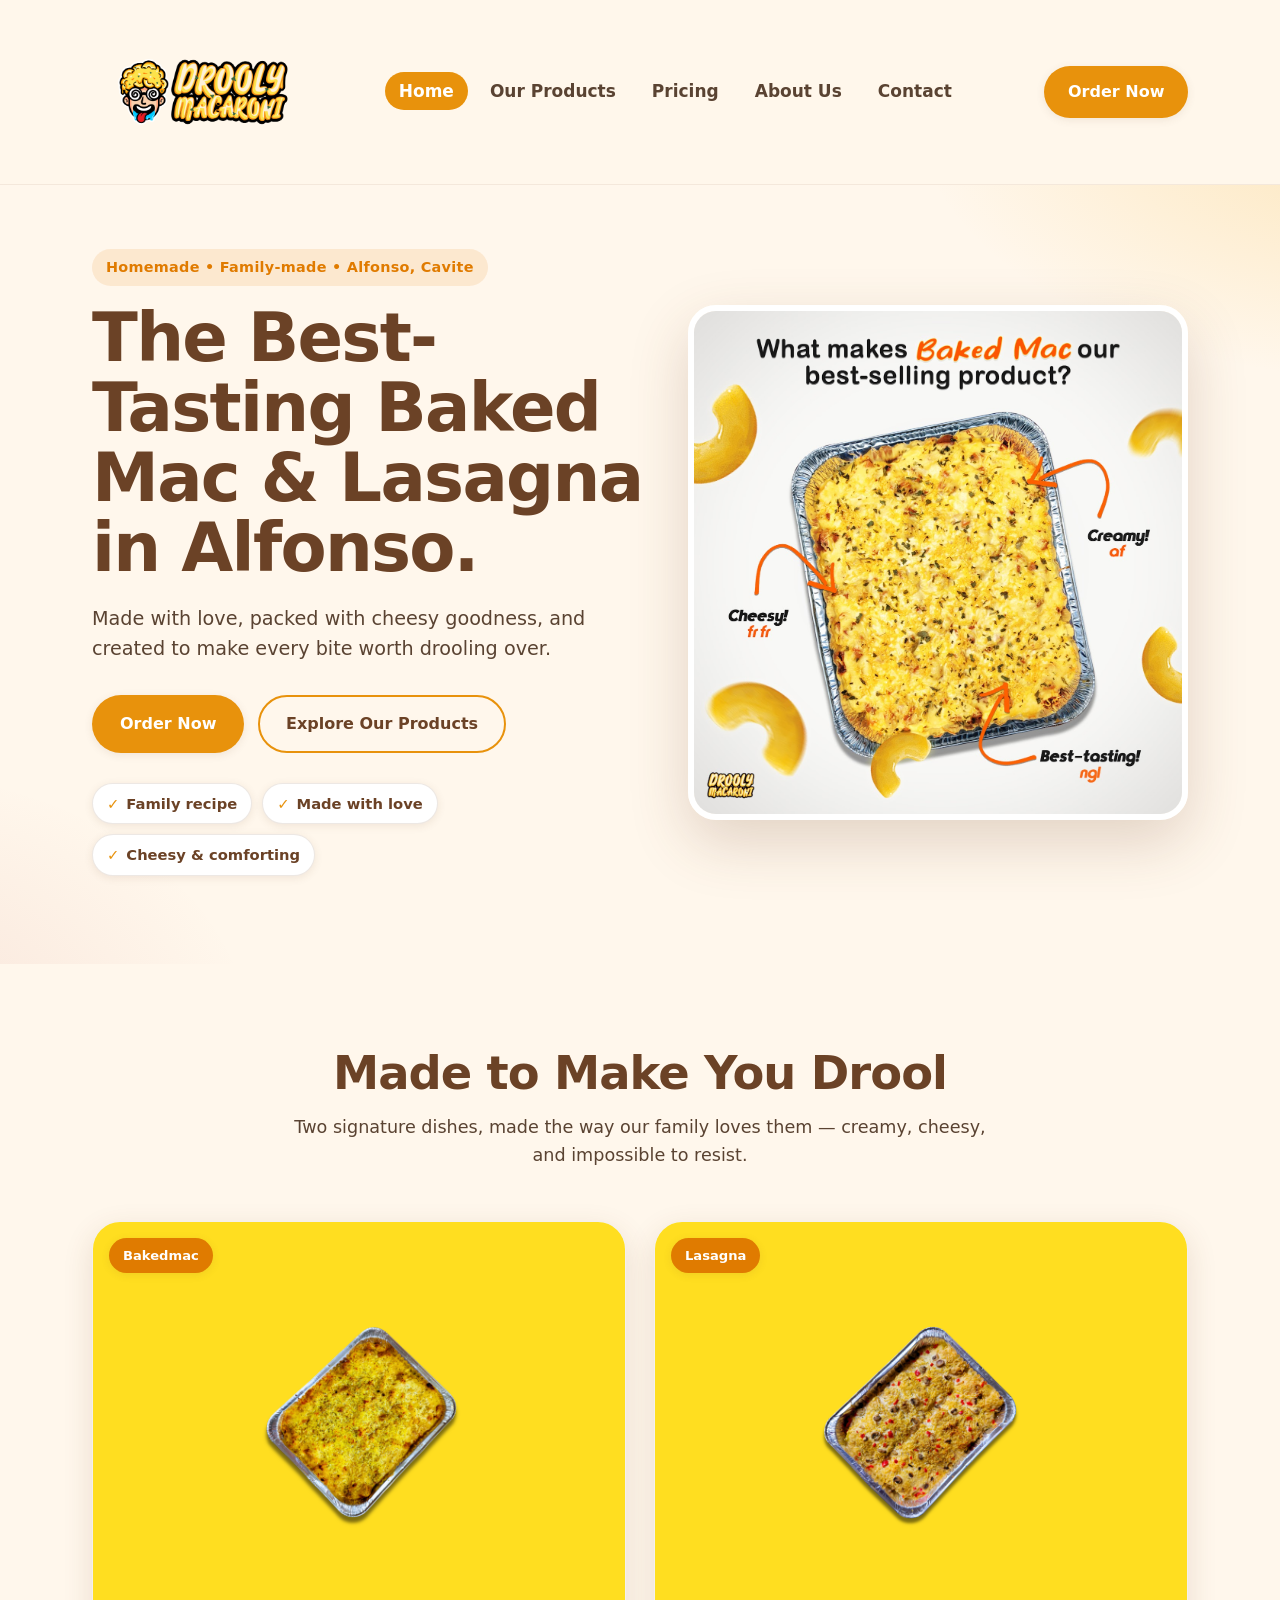
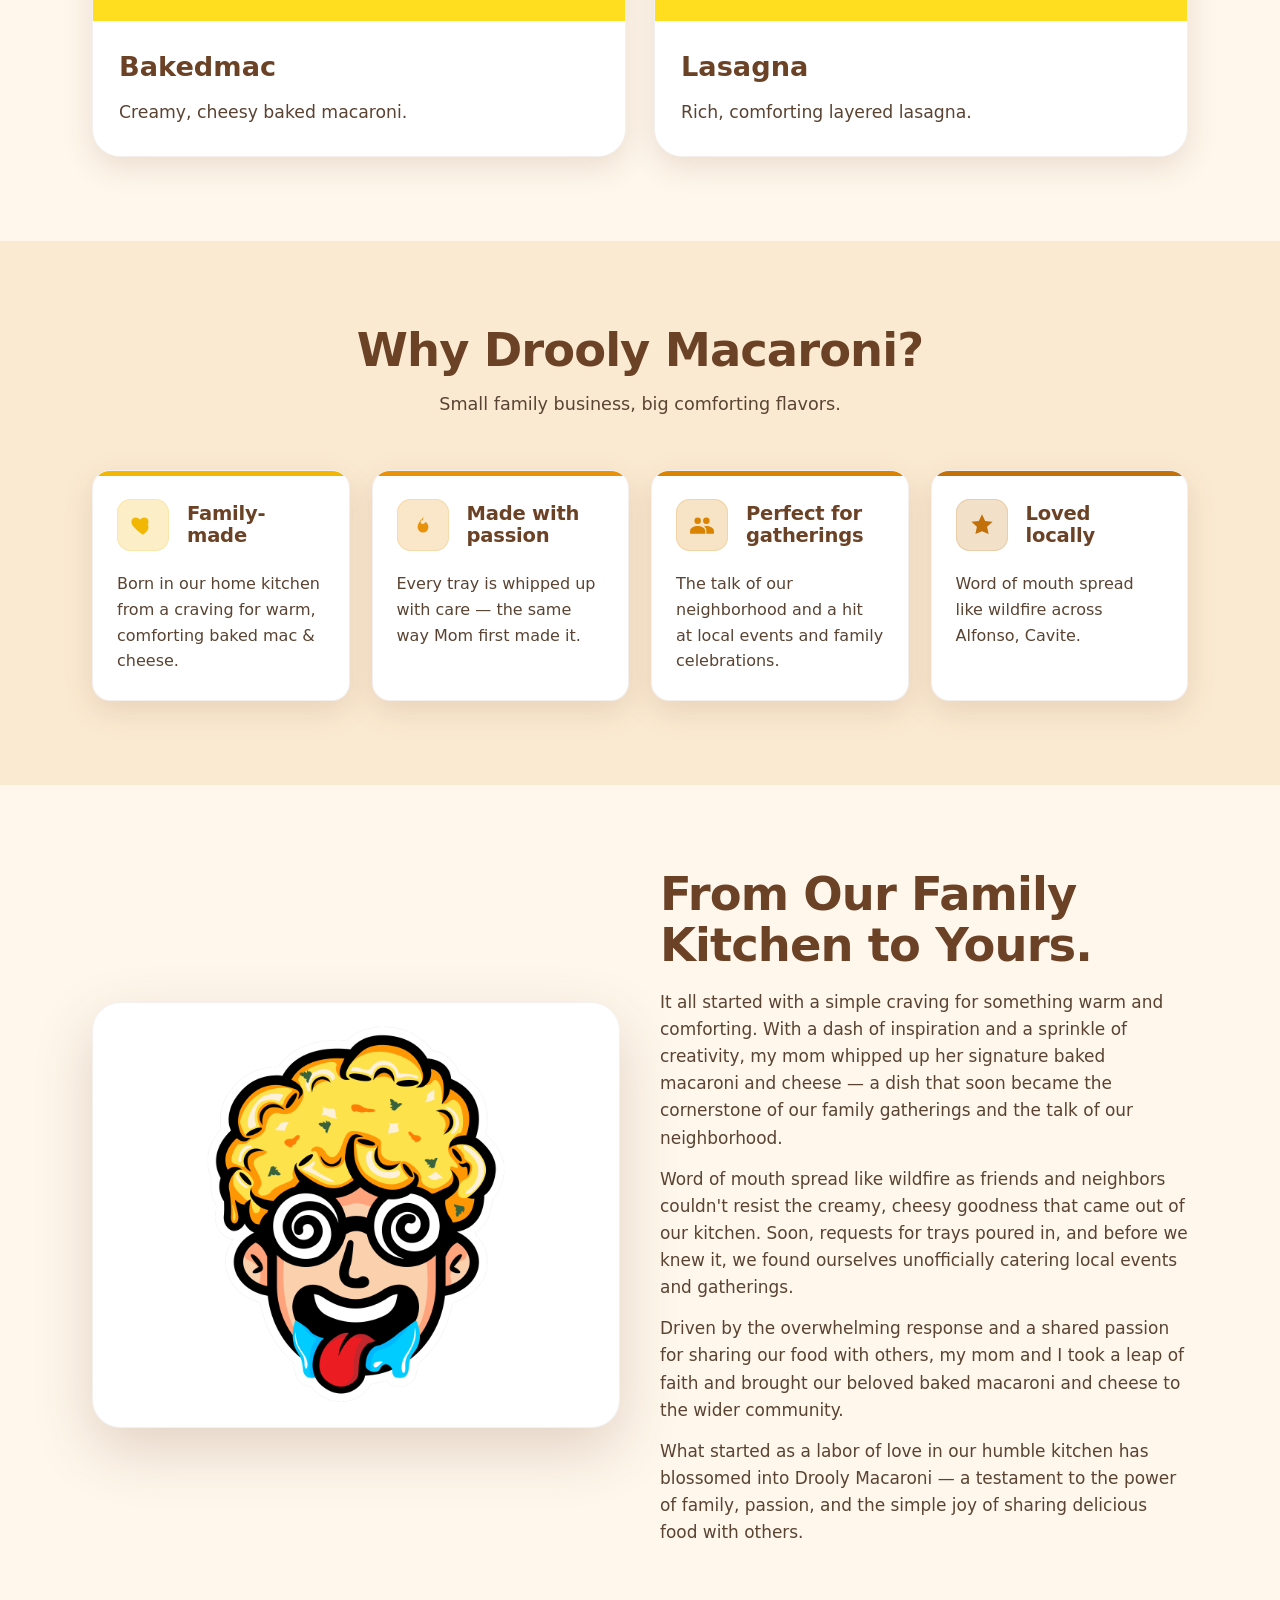
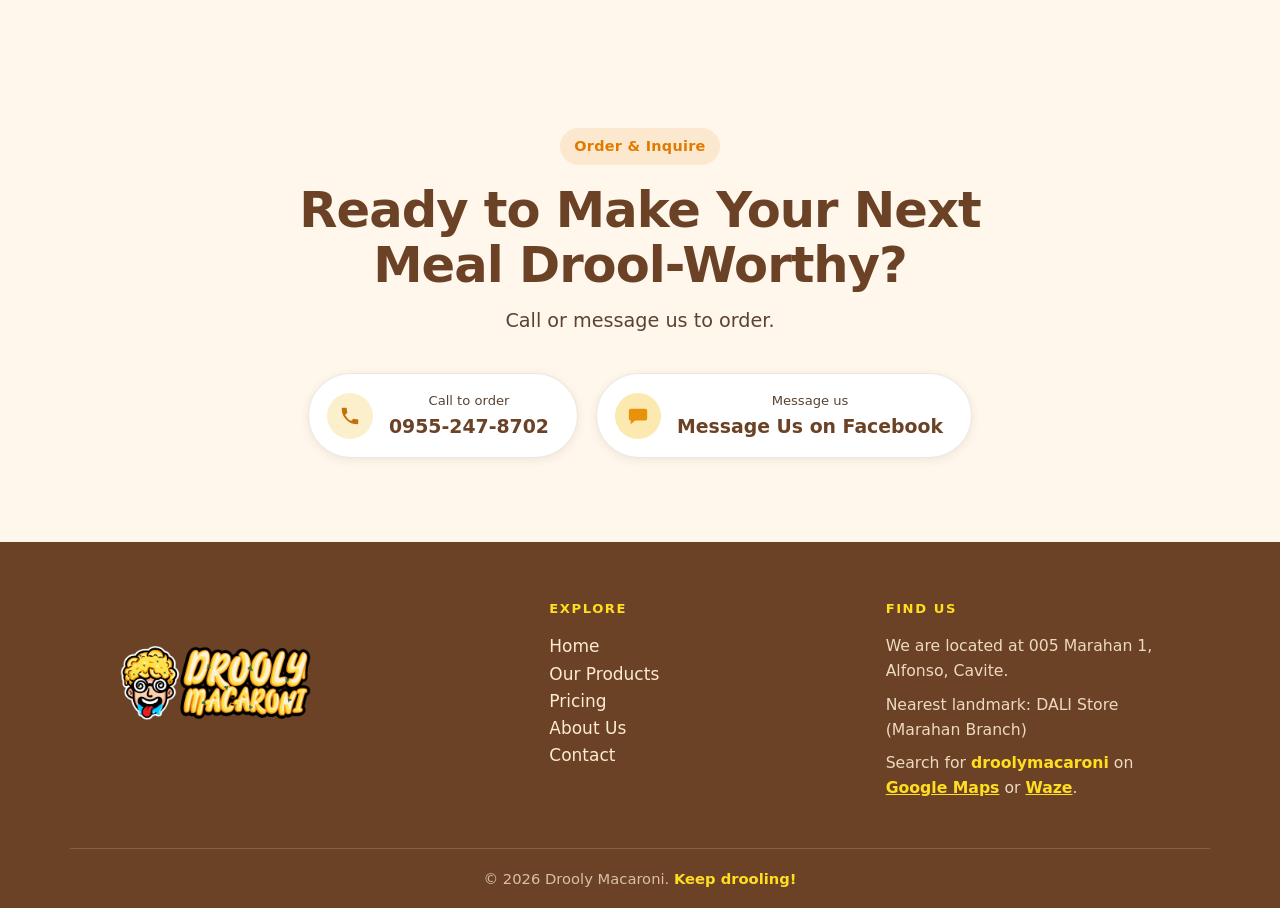
==== commit 930cd57f: "Pricing: order buttons -> Messenger, update prices, rename reseller->partner; add main-logo, cheese " ====
--- a/index.html
+++ b/index.html
@@ -59,7 +59,7 @@
   <header class="site-header" id="top">
     <div class="container header-inner">
       <a class="brand" href="index.html" aria-label="Drooly Macaroni home">
-        <img class="brand-logo" src="assets/logo.png" alt="" width="260" height="143" />
+        <img class="brand-logo" src="images/main-logo.png" alt="Drooly Macaroni" width="260" height="143" />
         <span class="brand-name sr-only" data-bind="brandName">Drooly Macaroni</span>
       </a>
 
@@ -213,8 +213,7 @@
   <footer class="site-footer">
     <div class="container footer-inner">
       <div class="footer-brand">
-        <img class="footer-mascot" src="assets/mascot.png" alt="" aria-hidden="true" />
-        <img class="footer-logo" src="assets/logo.png" alt="" aria-hidden="true" />
+        <img class="footer-logo" src="images/main-logo.png" alt="Drooly Macaroni" />
       </div>
       <nav class="footer-col" aria-label="Footer">
         <h3 class="footer-heading">Explore</h3>
--- a/css/styles.css
+++ b/css/styles.css
@@ -10,10 +10,10 @@
   --paper:        #FFFFFF;
   --ink:          #2E1C0E;
   --ink-soft:     #5A4332;
-  --cheese:       #F6B93B;
+  --cheese:       #FFDE20;
   --cheese-deep:  #E8920C;
-  --tomato:       #C0392B;
-  --tomato-deep:  #9B2D20;
+  --tomato:       #E07B00;
+  --tomato-deep:  #A85A00;
   --brown:        #6B4226;
   --shadow-sm:    0 2px 8px rgba(110, 66, 38, 0.10);
   --shadow-md:    0 10px 30px rgba(110, 66, 38, 0.14);
@@ -131,8 +131,8 @@
 .section-alt { background: var(--cream-2); }
 .section-accent {
   background:
-    radial-gradient(1200px 400px at 80% -10%, rgba(246,185,59,.35), transparent 60%),
-    linear-gradient(180deg, var(--cheese) 0%, var(--cheese-deep) 100%);
+    radial-gradient(1200px 400px at 80% -10%, rgba(255,222,32,.28), transparent 60%),
+    linear-gradient(180deg, var(--cheese-deep) 0%, #C8770A 100%);
   color: #fff;
 }
 .section-head { text-align: center; max-width: 720px; margin: 0 auto 52px; }
@@ -159,7 +159,7 @@
 }
 .eyebrow {
   display: inline-block; font-weight: 700; color: var(--tomato);
-  background: rgba(192,57,43,.10); padding: 7px 14px; border-radius: 999px;
+  background: rgba(224,123,0,.12); padding: 7px 14px; border-radius: 999px;
   font-size: .9rem; letter-spacing: .02em; margin-bottom: 18px;
 }
 .hero-title {
@@ -247,11 +247,11 @@
 .why-item p { color: var(--ink-soft); font-size: 1rem; line-height: 1.6; margin-top: 2px; }
 .why-item div { min-width: 0; }
 
-/* per-card brand accent colors (mirrors the mockup: pink, orange, purple, yellow) */
-.why-accent-heart { --why-accent: #d6395f; }
-.why-accent-flame { --why-accent: #e6731f; }
-.why-accent-users { --why-accent: #7a4fc0; }
-.why-accent-star  { --why-accent: #d99e16; }
+/* per-card brand accent colors — all cheese/yellow family (gold, amber, bronze) */
+.why-accent-heart { --why-accent: #F2B705; }
+.why-accent-flame { --why-accent: #E8920C; }
+.why-accent-users { --why-accent: #D98300; }
+.why-accent-star  { --why-accent: #C2700A; }
 
 /* ---------- About (single mascot) ---------- */
 .about-inner { display: grid; gap: 40px; grid-template-columns: 1fr; align-items: center; }
@@ -297,8 +297,8 @@
   width: 46px; height: 46px; border-radius: 50%; flex: 0 0 auto;
 }
 .contact-pill-icon svg { width: 22px; height: 22px; }
-.contact-pill-icon--phone { background: #FCE0EC; color: #D63384; }
-.contact-pill-icon--chat { background: #ECE4FB; color: #7C4DD6; }
+.contact-pill-icon--phone { background: #FCEFCB; color: #C2700A; }
+.contact-pill-icon--chat { background: #FBE9B0; color: #E8920C; }
 .contact-pill-label { display: block; font-size: .82rem; color: var(--ink-soft); }
 .contact-pill-value { display: block; font-weight: 800; color: var(--brown); font-size: 1.18rem; }
 
@@ -328,8 +328,7 @@
   padding: 56px 22px 40px;
 }
 .footer-brand { position: relative; display: flex; align-items: flex-end; gap: 0; }
-.footer-mascot { width: 98px; height: auto; position: relative; z-index: 1; }
-.footer-logo { width: 206px; height: auto; margin-left: -10px; position: relative; z-index: 2; }
+.footer-logo { width: 240px; height: auto; }
 .footer-col { text-align: left; }
 .footer-heading {
   font-size: .82rem; font-weight: 800; letter-spacing: .12em; text-transform: uppercase;
@@ -350,8 +349,8 @@
   width: 38px; height: 38px; border-radius: 50%; flex: 0 0 auto;
 }
 .footer-link-icon svg { width: 18px; height: 18px; }
-.footer-link-icon--phone { background: #FCE0EC; color: #D63384; }
-.footer-link-icon--chat { background: #ECE4FB; color: #7C4DD6; }
+.footer-link-icon--phone { background: #FCEFCB; color: #C2700A; }
+.footer-link-icon--chat { background: #FBE9B0; color: #E8920C; }
 .footer-link-label { display: block; font-size: .78rem; font-weight: 600; color: rgba(252,234,210,.75); }
 .footer-link-value { display: block; font-size: 1rem; font-weight: 800; color: #fff; }
 .footer-location { max-width: 26em; }
@@ -419,7 +418,7 @@
 }
 .page-hero .eyebrow {
   display: inline-block; font-weight: 700; color: var(--tomato);
-  background: rgba(192,57,43,.10); padding: 7px 14px; border-radius: 999px;
+  background: rgba(224,123,0,.12); padding: 7px 14px; border-radius: 999px;
   font-size: .9rem; letter-spacing: .02em; margin-bottom: 14px;
 }
 .page-title {
@@ -436,10 +435,10 @@
 }
 
 
-/* ---------- Brand logo (wordmark from images/logo.png) ---------- */
-.brand-logo { height: 38px; width: auto; display: block; }
+/* ---------- Brand logo (combined mascot + wordmark) ---------- */
+.brand-logo { width: 190px; height: auto; display: block; }
 .sr-only {
   position: absolute; width: 1px; height: 1px; padding: 0; margin: -1px;
   overflow: hidden; clip: rect(0 0 0 0); white-space: nowrap; border: 0;
 }
-@media (min-width: 480px) { .brand-logo { height: 44px; } }
+@media (min-width: 480px) { .brand-logo { width: 215px; } }
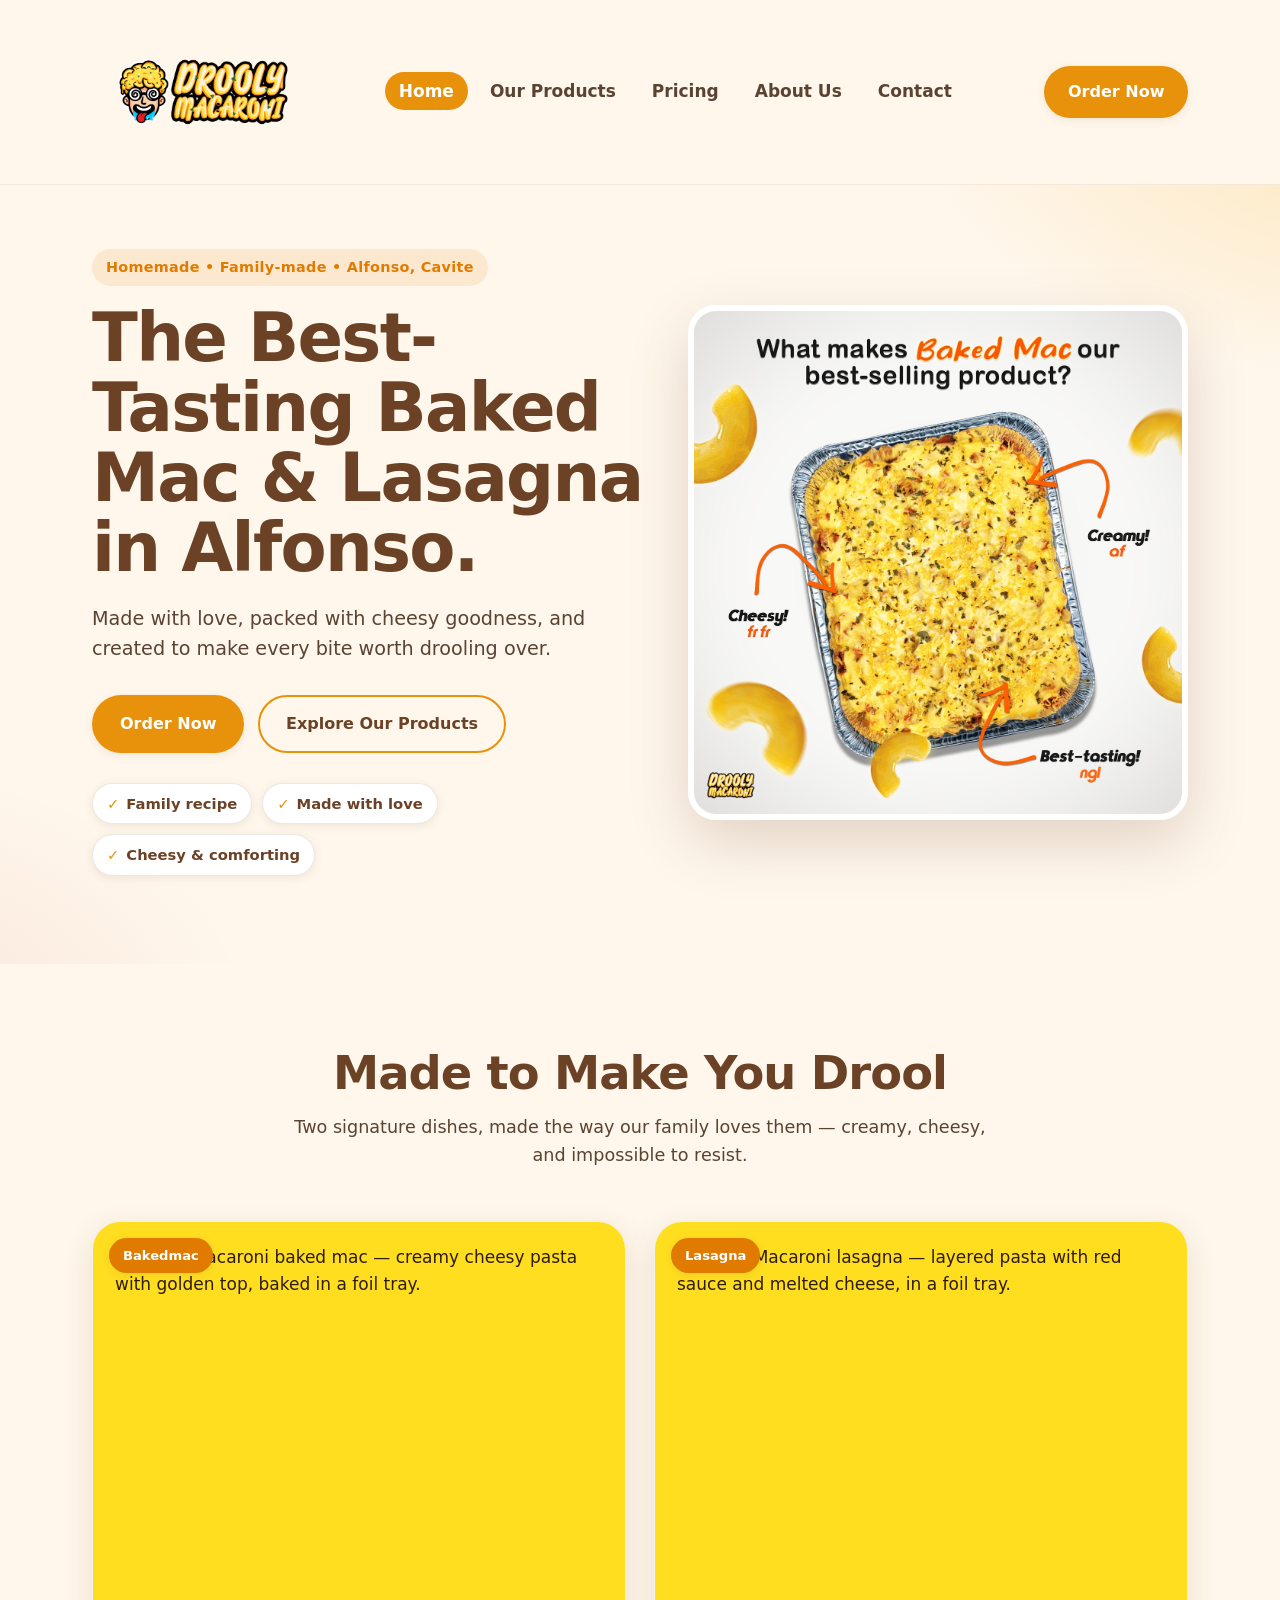
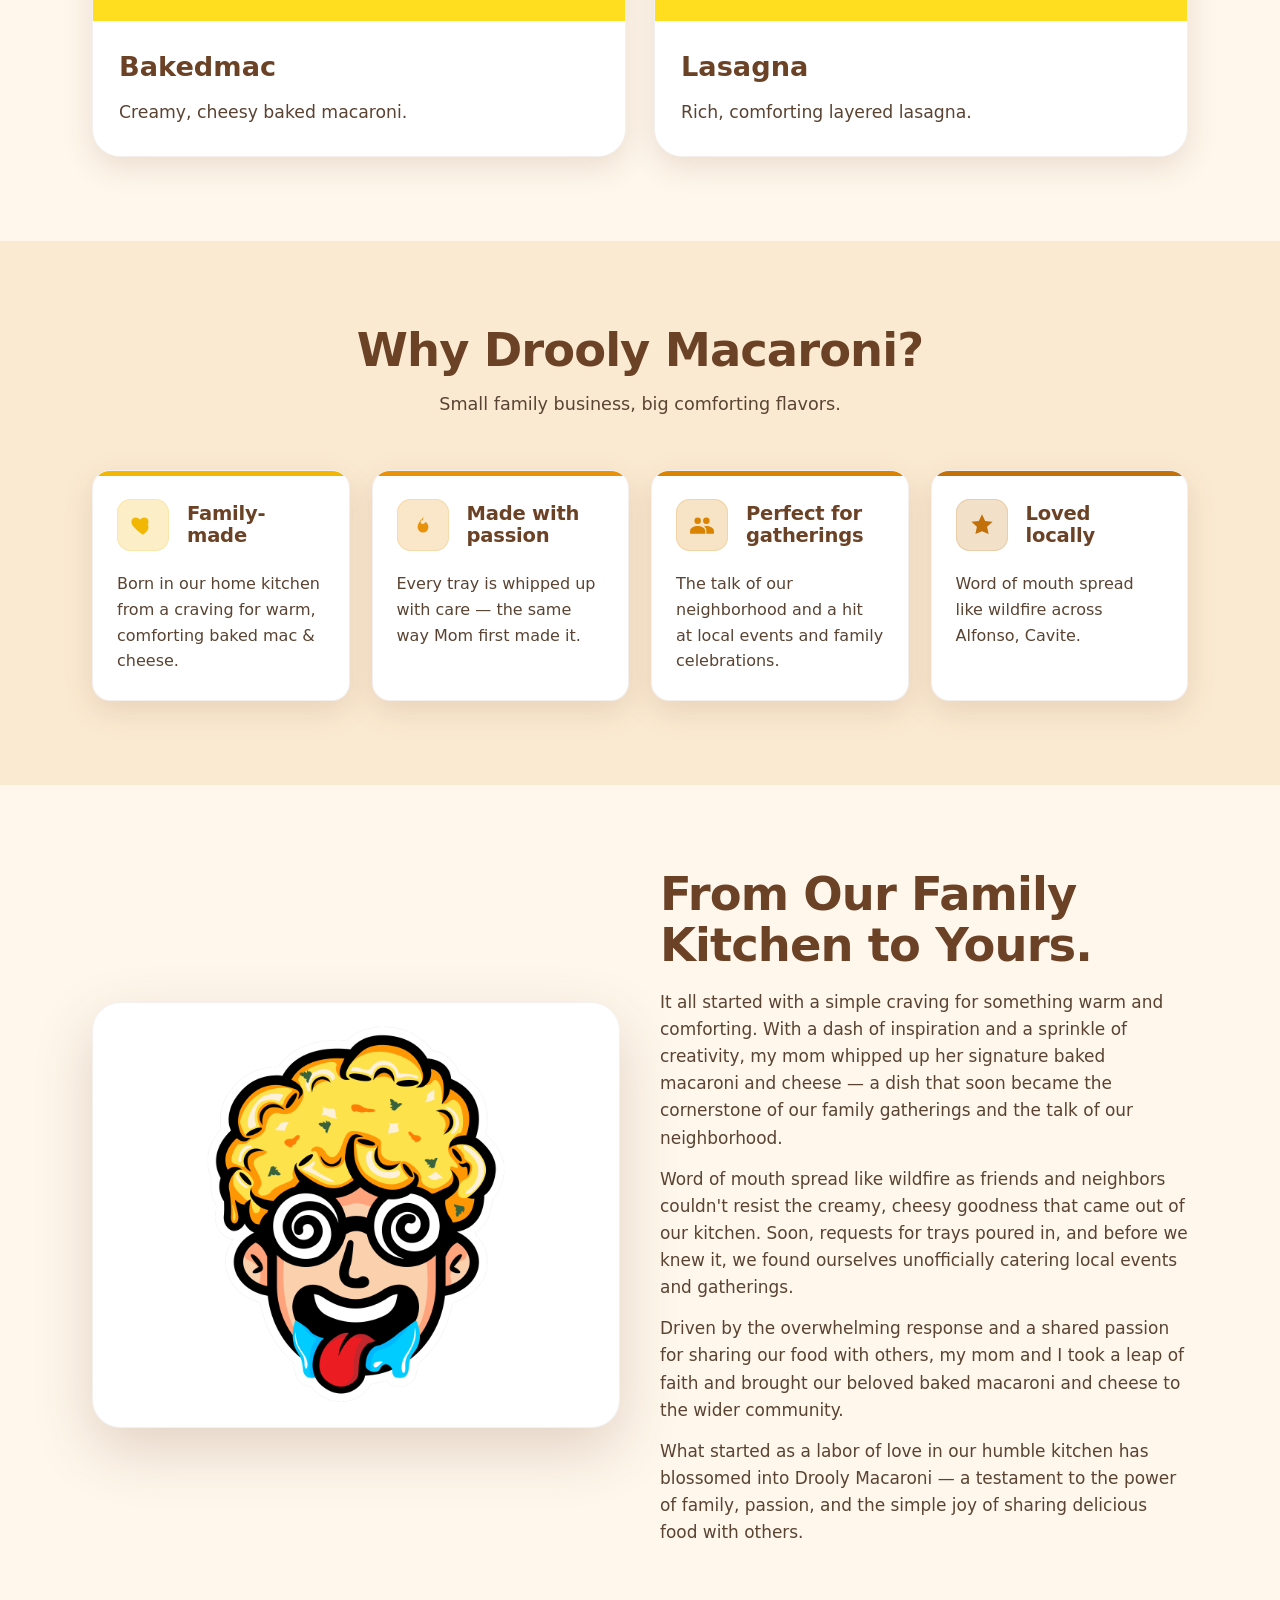
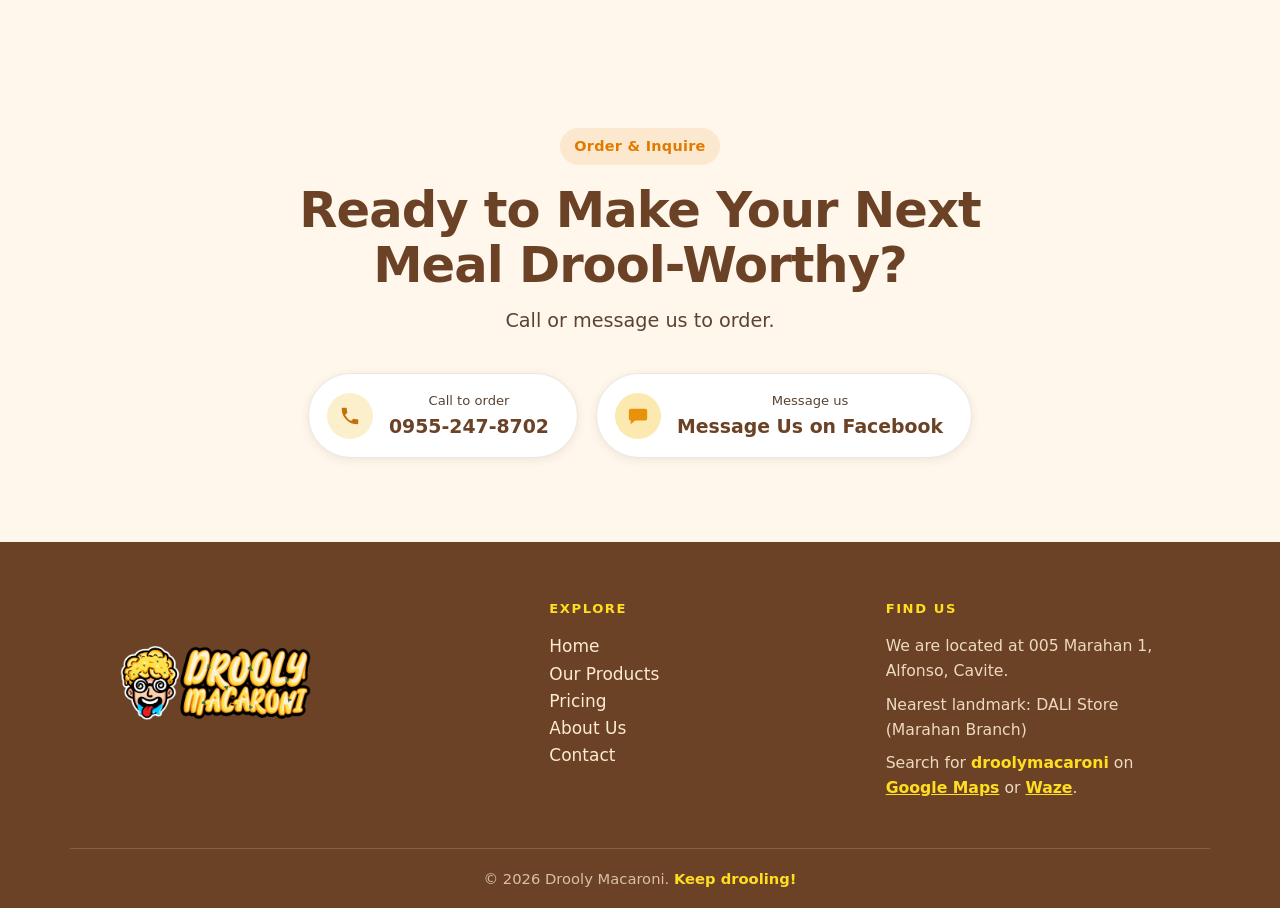
==== commit db299df2: "Swap bakemac/lasagna product images to -new variants (data.js + all pages)" ====
--- a/index.html
+++ b/index.html
@@ -119,7 +119,7 @@
             <article class="product-card">
               <div class="product-media">
                 <span class="product-tag">Bakedmac</span>
-                <img src="images/bakemac-tray.png" alt="Drooly Macaroni baked mac — creamy cheesy pasta with golden top, baked in a foil tray." loading="lazy" />
+                <img src="images/bakemac-tray-new.png" alt="Drooly Macaroni baked mac — creamy cheesy pasta with golden top, baked in a foil tray." loading="lazy" />
               </div>
               <div class="product-body">
                 <h3>Bakedmac</h3>
@@ -129,7 +129,7 @@
             <article class="product-card">
               <div class="product-media">
                 <span class="product-tag">Lasagna</span>
-                <img src="images/lasagna-tray.png" alt="Drooly Macaroni lasagna — layered pasta with red sauce and melted cheese, in a foil tray." loading="lazy" />
+                <img src="images/lasagna-tray-new.png" alt="Drooly Macaroni lasagna — layered pasta with red sauce and melted cheese, in a foil tray." loading="lazy" />
               </div>
               <div class="product-body">
                 <h3>Lasagna</h3>
--- a/css/styles.css
+++ b/css/styles.css
@@ -119,7 +119,9 @@
 }
 .mobile-menu.open { display: flex; }
 .mobile-nav-list { display: flex; flex-direction: column; }
+.mobile-nav-list li { display: block; }
 .mobile-nav-list a {
+  display: block;
   padding: 14px 12px; font-weight: 700; font-size: 1.1rem; color: var(--ink-soft);
   border-bottom: 1px solid rgba(110,66,38,.07);
 }
@@ -433,6 +435,14 @@
   background: var(--cheese-deep);
   color: #fff;
 }
+.mobile-nav-list a[aria-current="page"] {
+  border-radius: 999px;
+  padding-left: 18px;
+  padding-right: 18px;
+  border-bottom-color: transparent;
+  text-align: left;
+  margin: 2px 4px;
+}
 
 
 /* ---------- Brand logo (combined mascot + wordmark) ---------- */
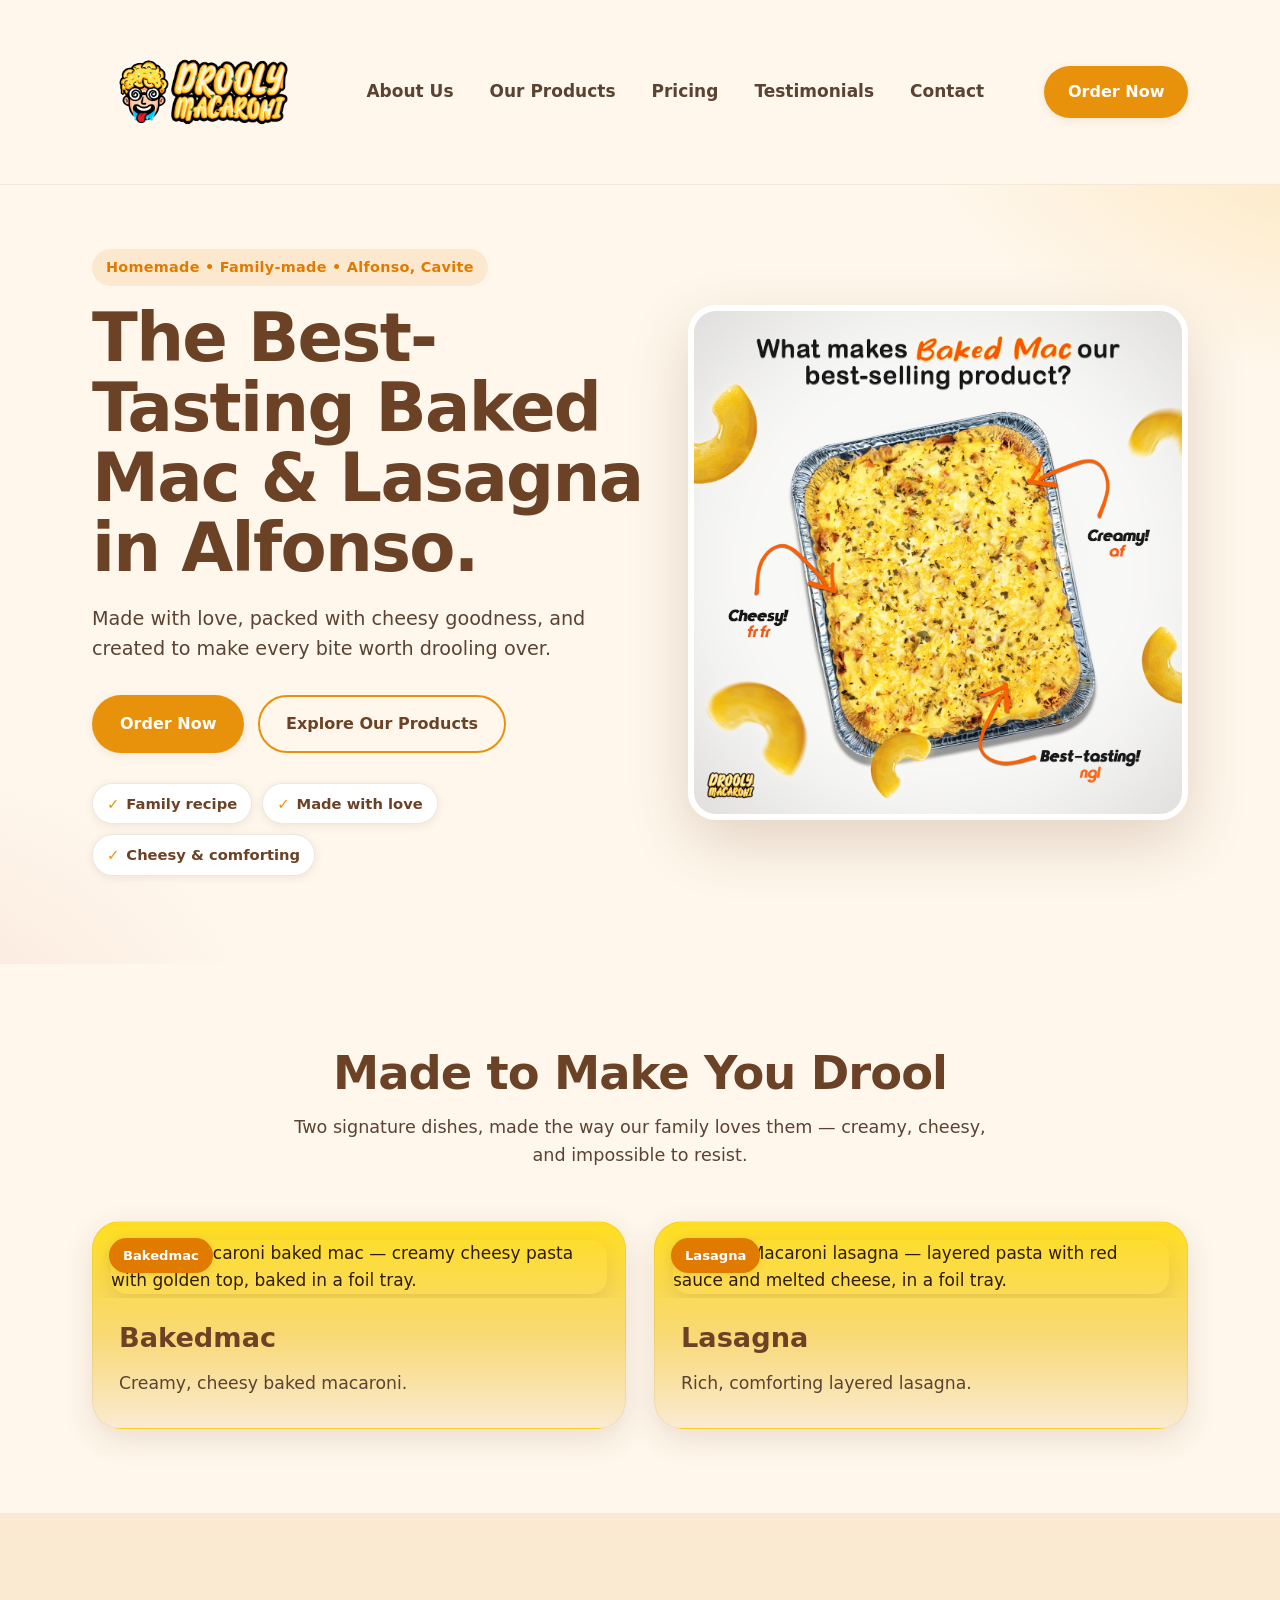
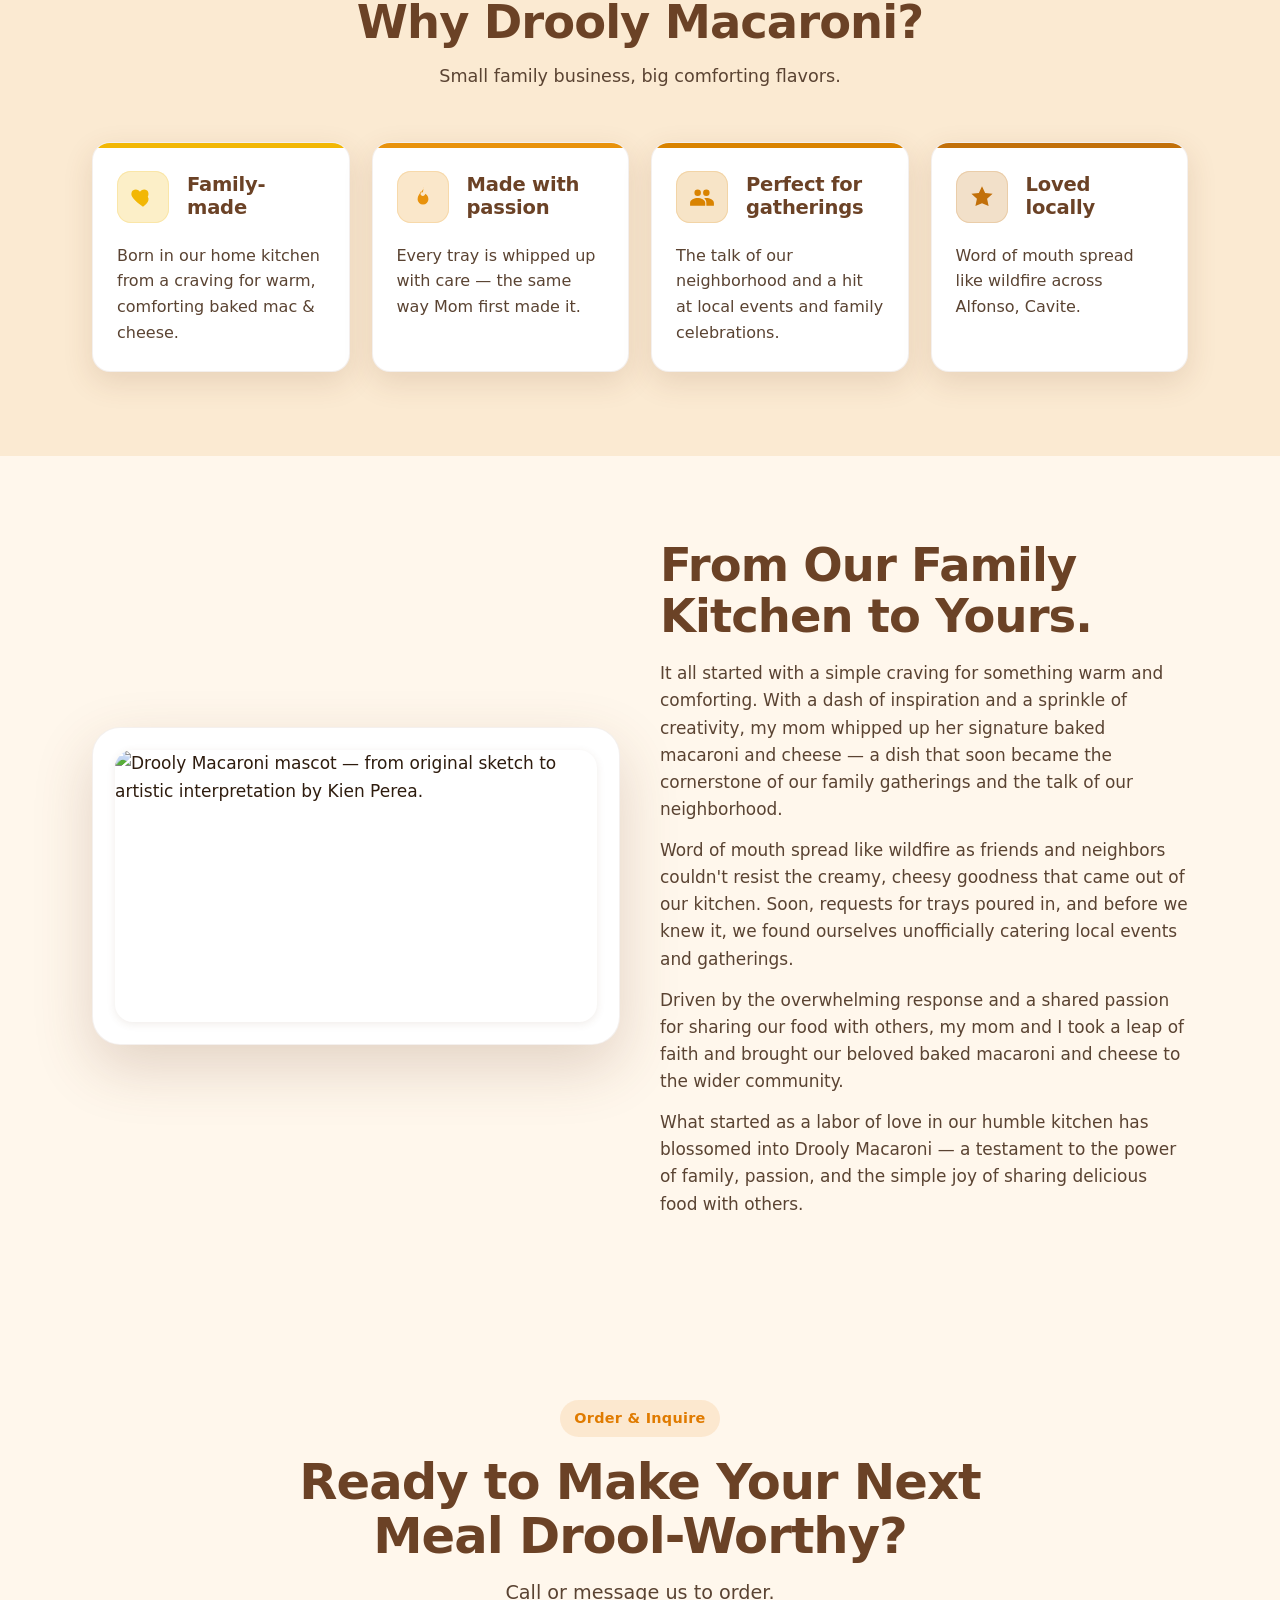
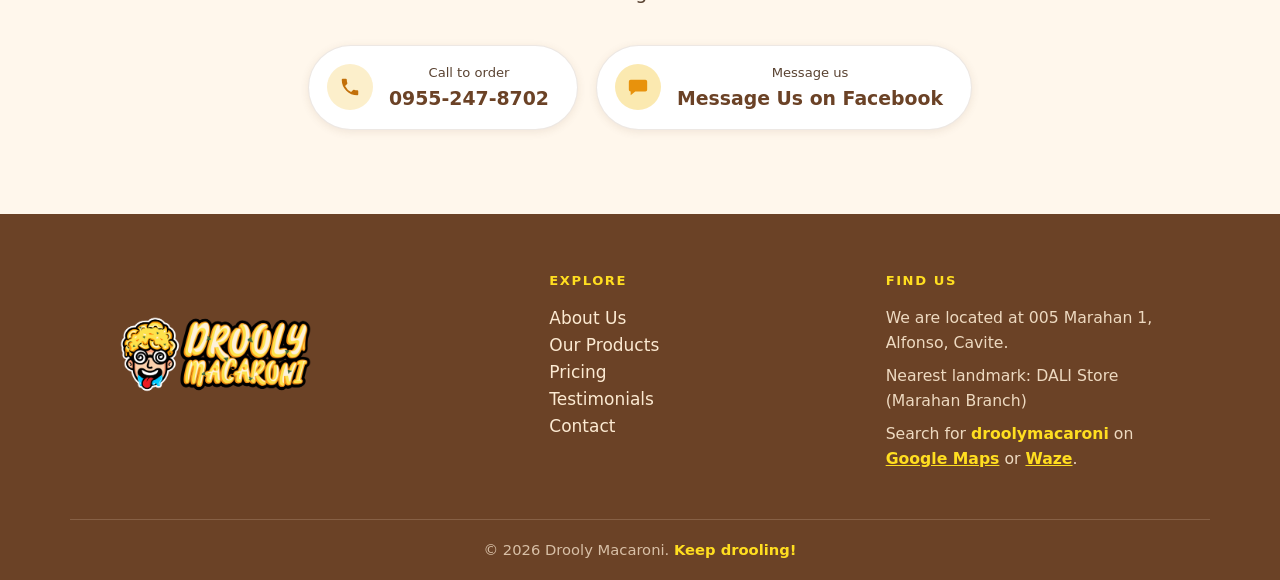
==== commit 3e1d215f: "About Us: use images/about-us.png graphic as the feature image" ====
--- a/index.html
+++ b/index.html
@@ -164,7 +164,7 @@
     <section class="about section" id="about">
       <div class="container about-inner">
         <div class="about-media">
-          <img src="assets/mascot.png" alt="Drooly Macaroni mascot — a cheerful baked-mac character." class="about-mascot-solo" width="2048" height="2048" loading="lazy" />
+          <img src="images/about-us.png" alt="Drooly Macaroni mascot — from original sketch to artistic interpretation by Kien Perea." class="about-graphic" width="1200" height="675" loading="lazy" />
         </div>
         <div class="about-copy">
           <h2 class="section-title" data-bind="aboutTitle">From Our Family Kitchen to Yours.</h2>
--- a/css/styles.css
+++ b/css/styles.css
@@ -201,15 +201,18 @@
   align-items: start;
 }
 .product-card {
-  background: var(--paper); border-radius: var(--radius-lg); overflow: hidden;
+  border-radius: var(--radius-lg); overflow: hidden;
   box-shadow: var(--shadow-md); border: 1px solid rgba(110,66,38,.08);
   display: flex; flex-direction: column;
+  background: linear-gradient(180deg, var(--cheese) 0%, #F8D976 55%, var(--cream-2) 100%);
   transition: transform .25s var(--ease), box-shadow .25s var(--ease);
 }
 .product-card:hover, .product-card:focus-within { transform: translateY(-6px); box-shadow: var(--shadow-lg); }
-.product-media { position: relative; overflow: hidden; aspect-ratio: 4/3; background: var(--cheese); padding: 22px; }
+.product-media { position: relative; overflow: hidden; background: transparent; padding: 18px 18px 4px; }
 .product-media img {
-  width: 100%; height: 100%; object-fit: contain;
+  display: block; width: 100%; height: auto; object-fit: contain;
+  border-radius: 16px;
+  box-shadow: 0 8px 22px rgba(110,66,38,.14);
   transition: transform .5s var(--ease);
 }
 .product-card:hover .product-media img { transform: scale(1.05); }
@@ -217,9 +220,10 @@
   position: absolute; top: 16px; left: 16px; background: var(--tomato); color: #fff;
   font-weight: 700; font-size: .82rem; padding: 7px 14px; border-radius: 999px; box-shadow: var(--shadow-sm); z-index: 2;
 }
-.product-body { padding: 24px 26px 30px; display: flex; flex-direction: column; gap: 10px; flex: 1; background: #fff; }
-.product-body h3 { font-size: 1.7rem; font-weight: 800; color: var(--brown); font-family: "Trebuchet MS", var(--font); }
-.price { font-size: 1.6rem; font-weight: 800; color: var(--cheese-deep); }
+.product-body { padding: 18px 26px 30px; display: flex; flex-direction: column; gap: 10px; flex: 1; background: transparent; }
+.product-head { display: flex; align-items: baseline; justify-content: space-between; gap: 12px; }
+.product-body h3 { font-size: 1.7rem; font-weight: 800; color: var(--brown); font-family: "Trebuchet MS", var(--font); margin: 0; }
+.price { font-size: 1.6rem; font-weight: 800; color: var(--cheese-deep); white-space: nowrap; }
 .product-body p { color: var(--ink-soft); font-size: 1.08rem; flex: 1; }
 
 /* ---------- Why Drooly ---------- */
@@ -268,6 +272,10 @@
 .about-mascot-solo {
   width: 100%; max-width: 380px; height: auto;
   border-radius: 18px;
+}
+.about-graphic {
+  width: 100%; max-width: 560px; height: auto;
+  border-radius: 18px; box-shadow: var(--shadow-sm);
 }
 .about-copy .section-title { text-align: left; margin-bottom: 18px; }
 .about-copy p { color: var(--ink-soft); margin-bottom: 14px; font-size: 1.06rem; }
@@ -305,17 +313,15 @@
 .contact-pill-value { display: block; font-weight: 800; color: var(--brown); font-size: 1.18rem; }
 
 /* ---------- Testimonials ---------- */
-.testimonial-grid { display: grid; gap: 24px; grid-template-columns: 1fr; list-style: none; margin: 0; padding: 0; }
+.testimonial-grid { display: grid; gap: 22px; grid-template-columns: 1fr; list-style: none; margin: 0; padding: 0; }
 .testimonial-card {
-  background: var(--paper); border-radius: var(--radius); overflow: hidden;
-  box-shadow: var(--shadow-sm); border: 1px solid rgba(110,66,38,.08);
-  display: flex; flex-direction: column;
+  background: transparent; border-radius: var(--radius); overflow: hidden;
+  box-shadow: var(--shadow-sm); border: 1px solid rgba(110,66,38,.10);
   transition: transform .22s var(--ease), box-shadow .22s var(--ease);
 }
 .testimonial-card:hover { transform: translateY(-5px); box-shadow: var(--shadow-lg); }
 .testimonial-photo {
-  width: 100%; height: auto; max-height: 320px; object-fit: contain; object-position: center;
-  background: var(--cream-2); display: block; border-bottom: 1px solid rgba(110,66,38,.08);
+  width: 100%; height: auto; display: block; background: var(--cheese);
 }
 .testimonial-body { padding: 22px 24px 26px; }
 .testimonial-stars { color: #F2B705; font-size: 1.15rem; letter-spacing: 2px; margin-bottom: 10px; }
@@ -392,6 +398,7 @@
   .nav-toggle { display: none; }
   .mobile-menu { display: none !important; }
   .why-grid { grid-template-columns: repeat(4, 1fr); }
+  .testimonial-grid { grid-template-columns: repeat(3, 1fr); }
   .about-mascot { width: 180px; }
 }
 
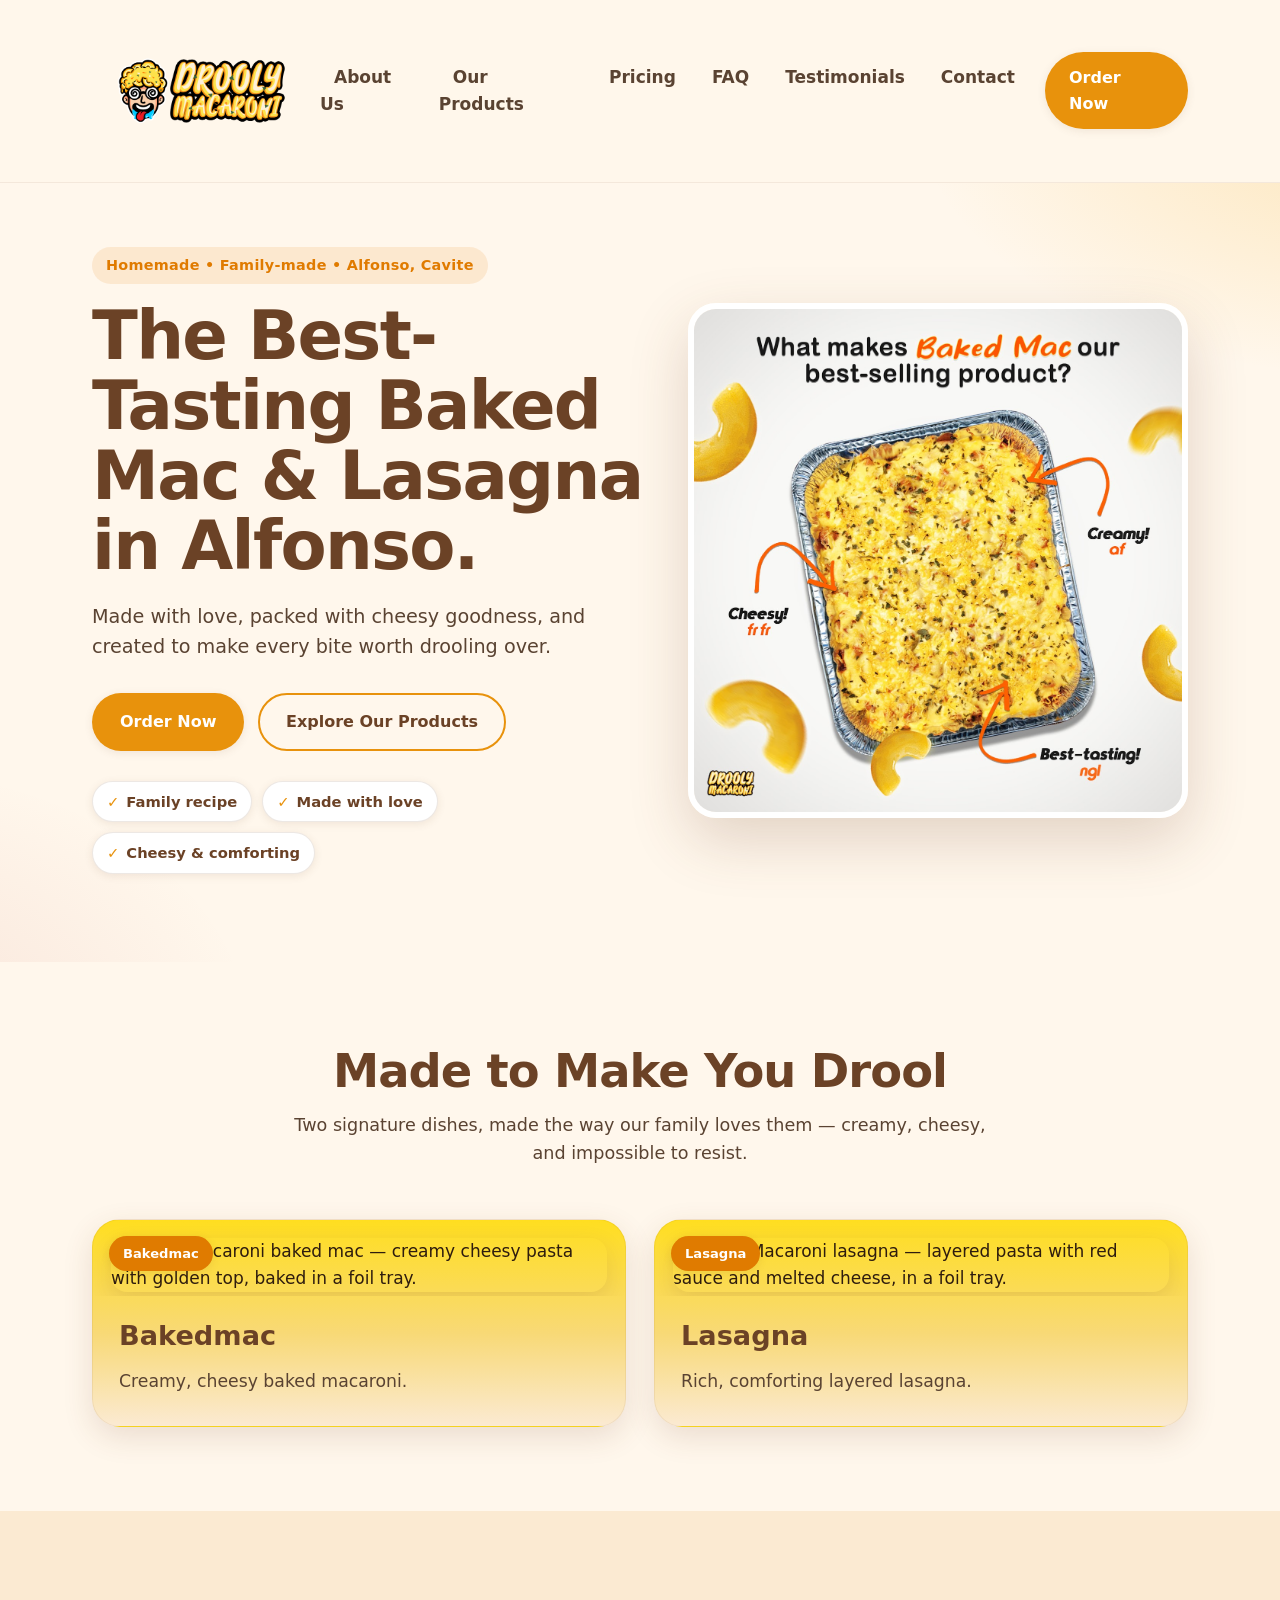
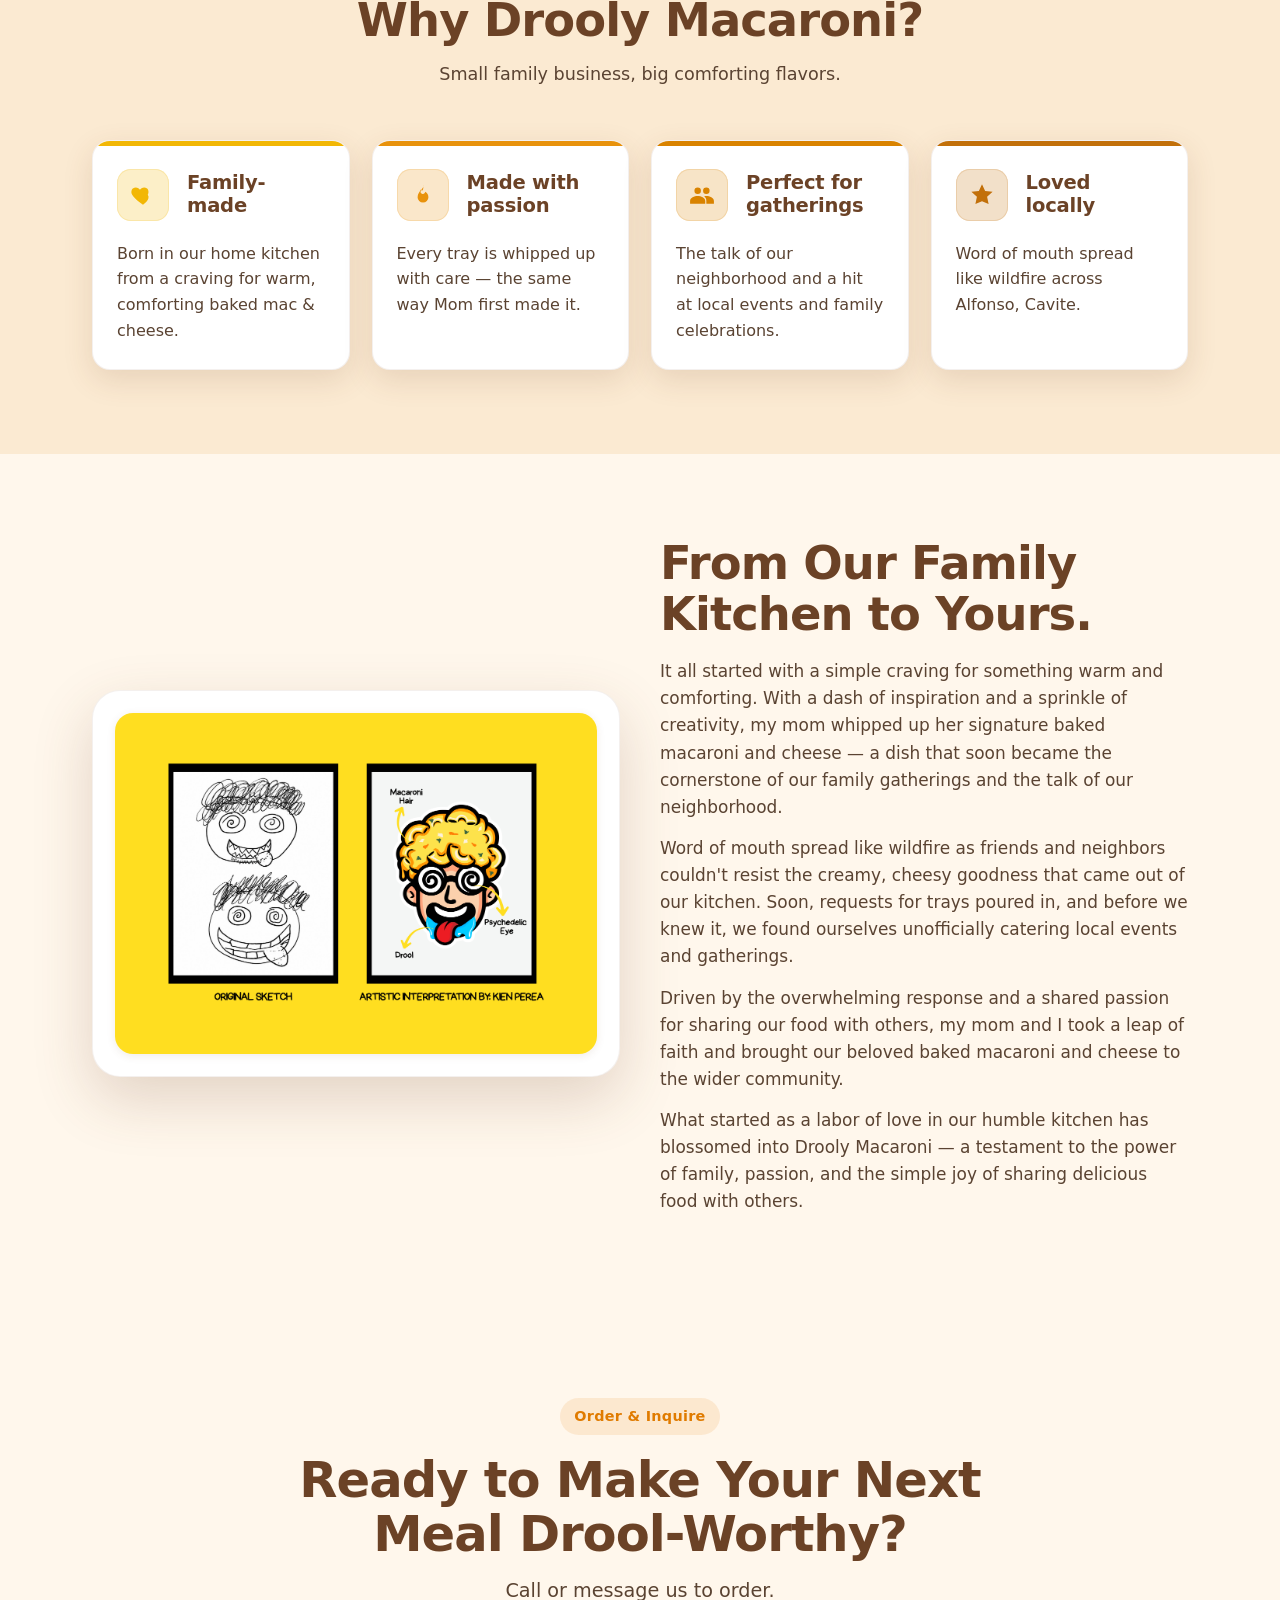
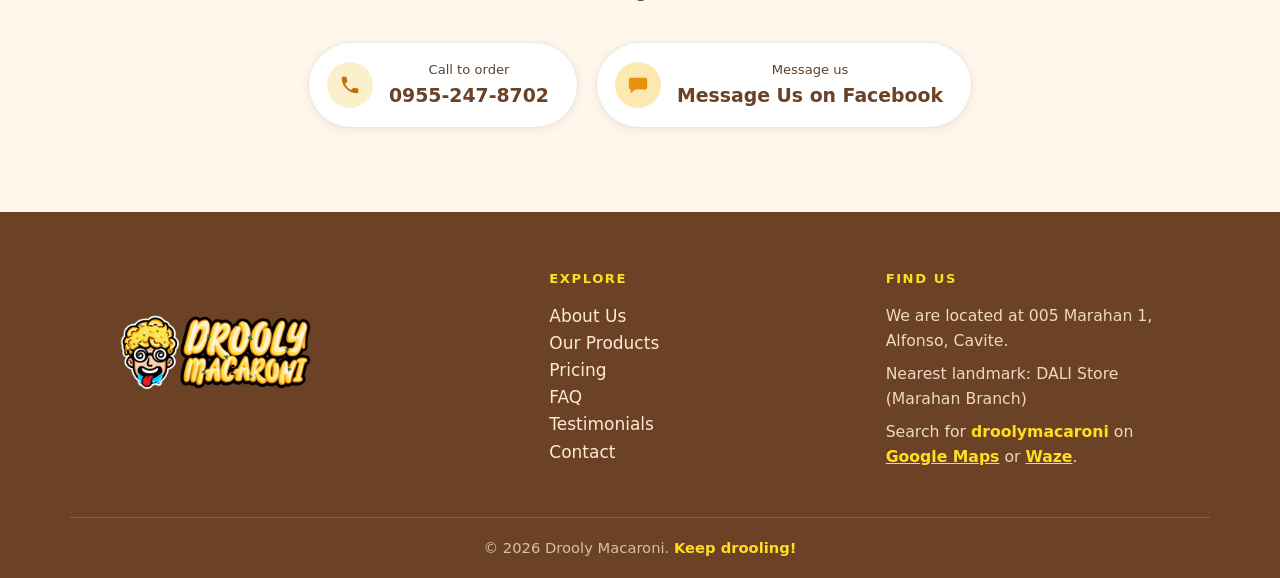
==== commit 52a827fc: "Cache-bust stale Cloudflare data.js: rename js/data.js -> js/site-data.js and update all script tags" ====
--- a/index.html
+++ b/index.html
@@ -234,7 +234,7 @@
   <!-- Sticky mobile order bar -->
   <a class="mobile-order-bar" href="#contact" data-bind="orderNavHref">Order Now</a>
 
-  <script src="js/data.js" defer></script>
+  <script src="js/site-data.js" defer></script>
   <script src="js/main.js" defer></script>
 </body>
 </html>
--- a/css/styles.css
+++ b/css/styles.css
@@ -454,6 +454,40 @@
 
 /* ---------- Brand logo (combined mascot + wordmark) ---------- */
 .brand-logo { width: 190px; height: auto; display: block; }
+
+/* ---------- FAQ ---------- */
+.faq.section { background: var(--paper); }
+.faq-inner { max-width: 820px; }
+.faq-list { display: flex; flex-direction: column; gap: 14px; margin-top: 34px; }
+.faq-item {
+  background: var(--cream-2);
+  border: 1px solid rgba(110,66,38,.08);
+  border-radius: var(--radius);
+  box-shadow: var(--shadow-sm);
+  overflow: hidden;
+  transition: box-shadow .22s var(--ease);
+}
+.faq-item[open] { box-shadow: var(--shadow-md); }
+.faq-q {
+  list-style: none;
+  cursor: pointer;
+  display: flex; align-items: center; justify-content: space-between; gap: 12px;
+  padding: 18px 22px;
+  font-weight: 800; font-size: 1.12rem; color: var(--brown); font-family: "Trebuchet MS", var(--font);
+}
+.faq-q::-webkit-details-marker { display: none; }
+.faq-q::after {
+  content: "+"; flex: none;
+  width: 28px; height: 28px; border-radius: 999px;
+  display: grid; place-items: center;
+  background: var(--cheese-deep); color: #fff; font-size: 1.3rem; font-weight: 800;
+  transition: transform .22s var(--ease);
+}
+.faq-item[open] .faq-q::after { content: "\2212"; transform: rotate(180deg); }
+.faq-a { padding: 0 22px 20px; }
+.faq-a p { color: var(--ink-soft); font-size: 1.04rem; line-height: 1.6; margin-bottom: 10px; }
+.faq-a p:last-child { margin-bottom: 0; }
+.faq-a a { color: var(--cheese-deep); font-weight: 700; text-decoration: underline; }
 .sr-only {
   position: absolute; width: 1px; height: 1px; padding: 0; margin: -1px;
   overflow: hidden; clip: rect(0 0 0 0); white-space: nowrap; border: 0;
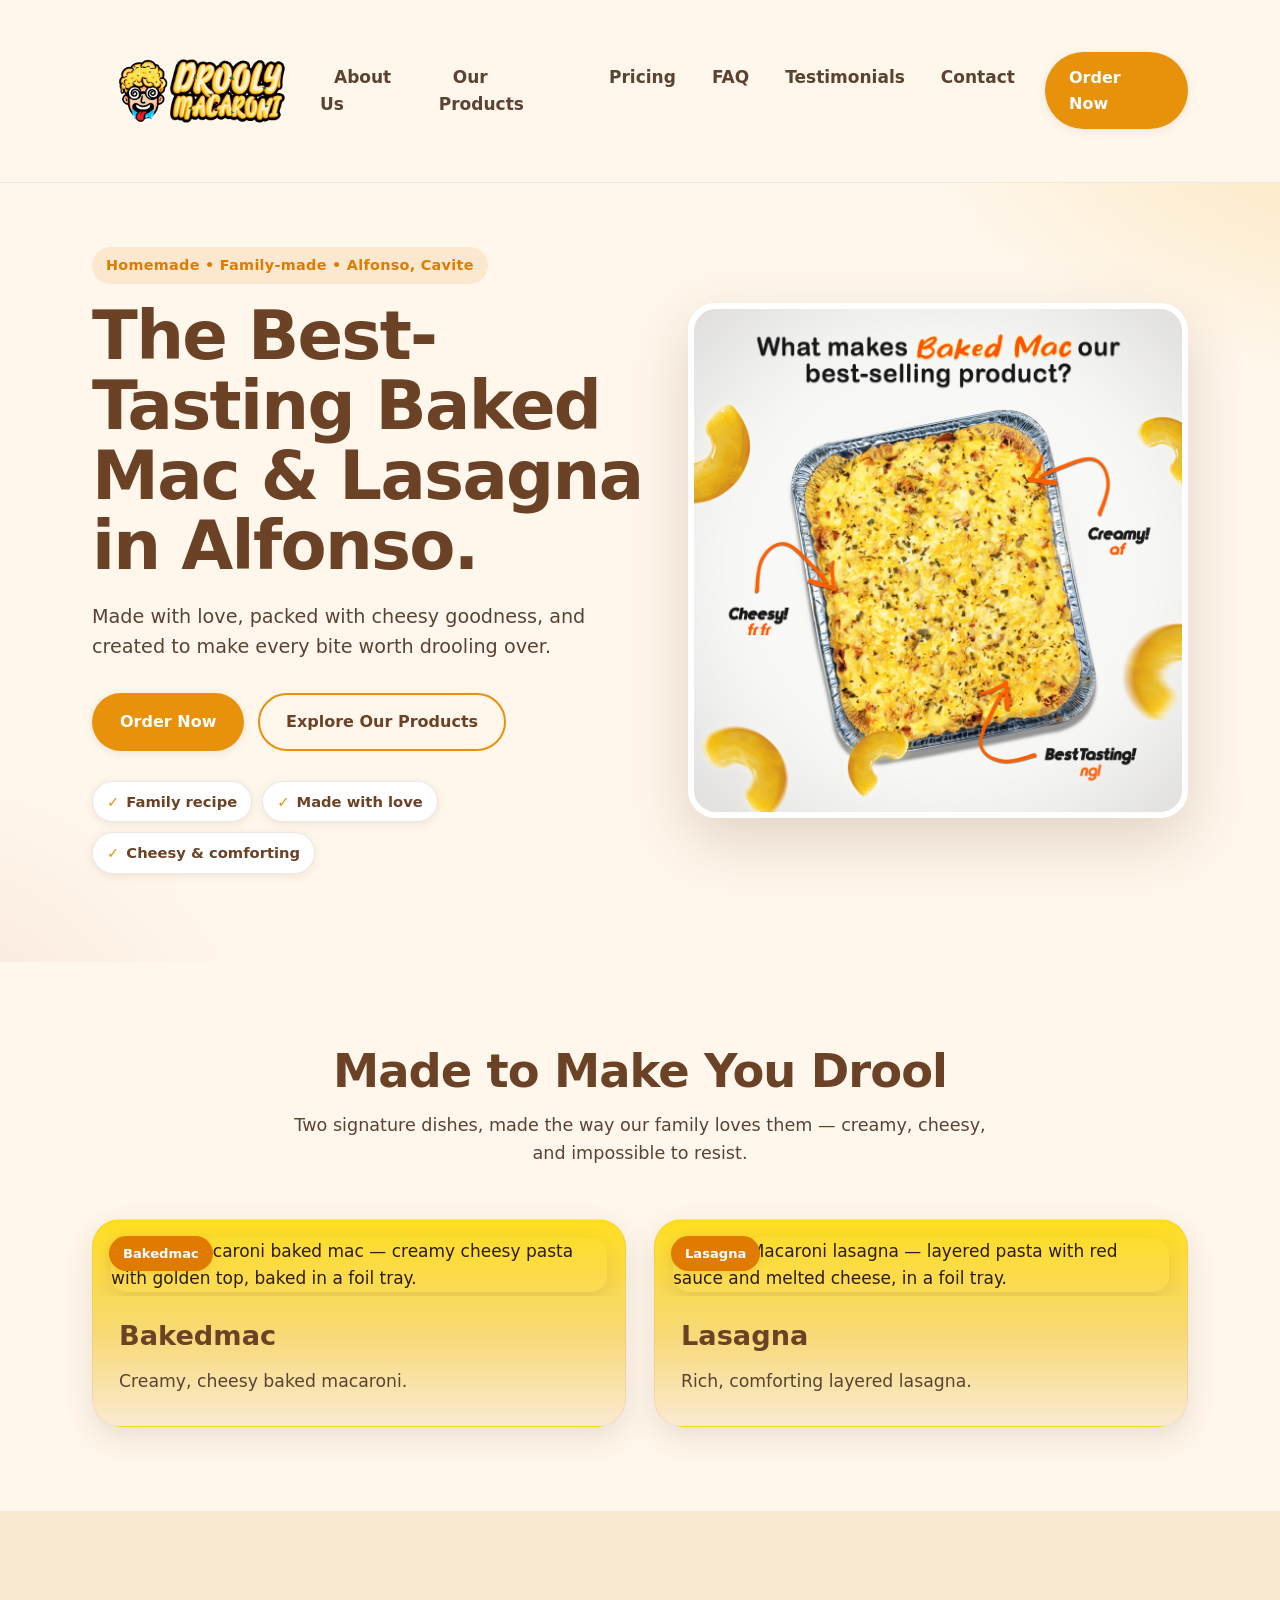
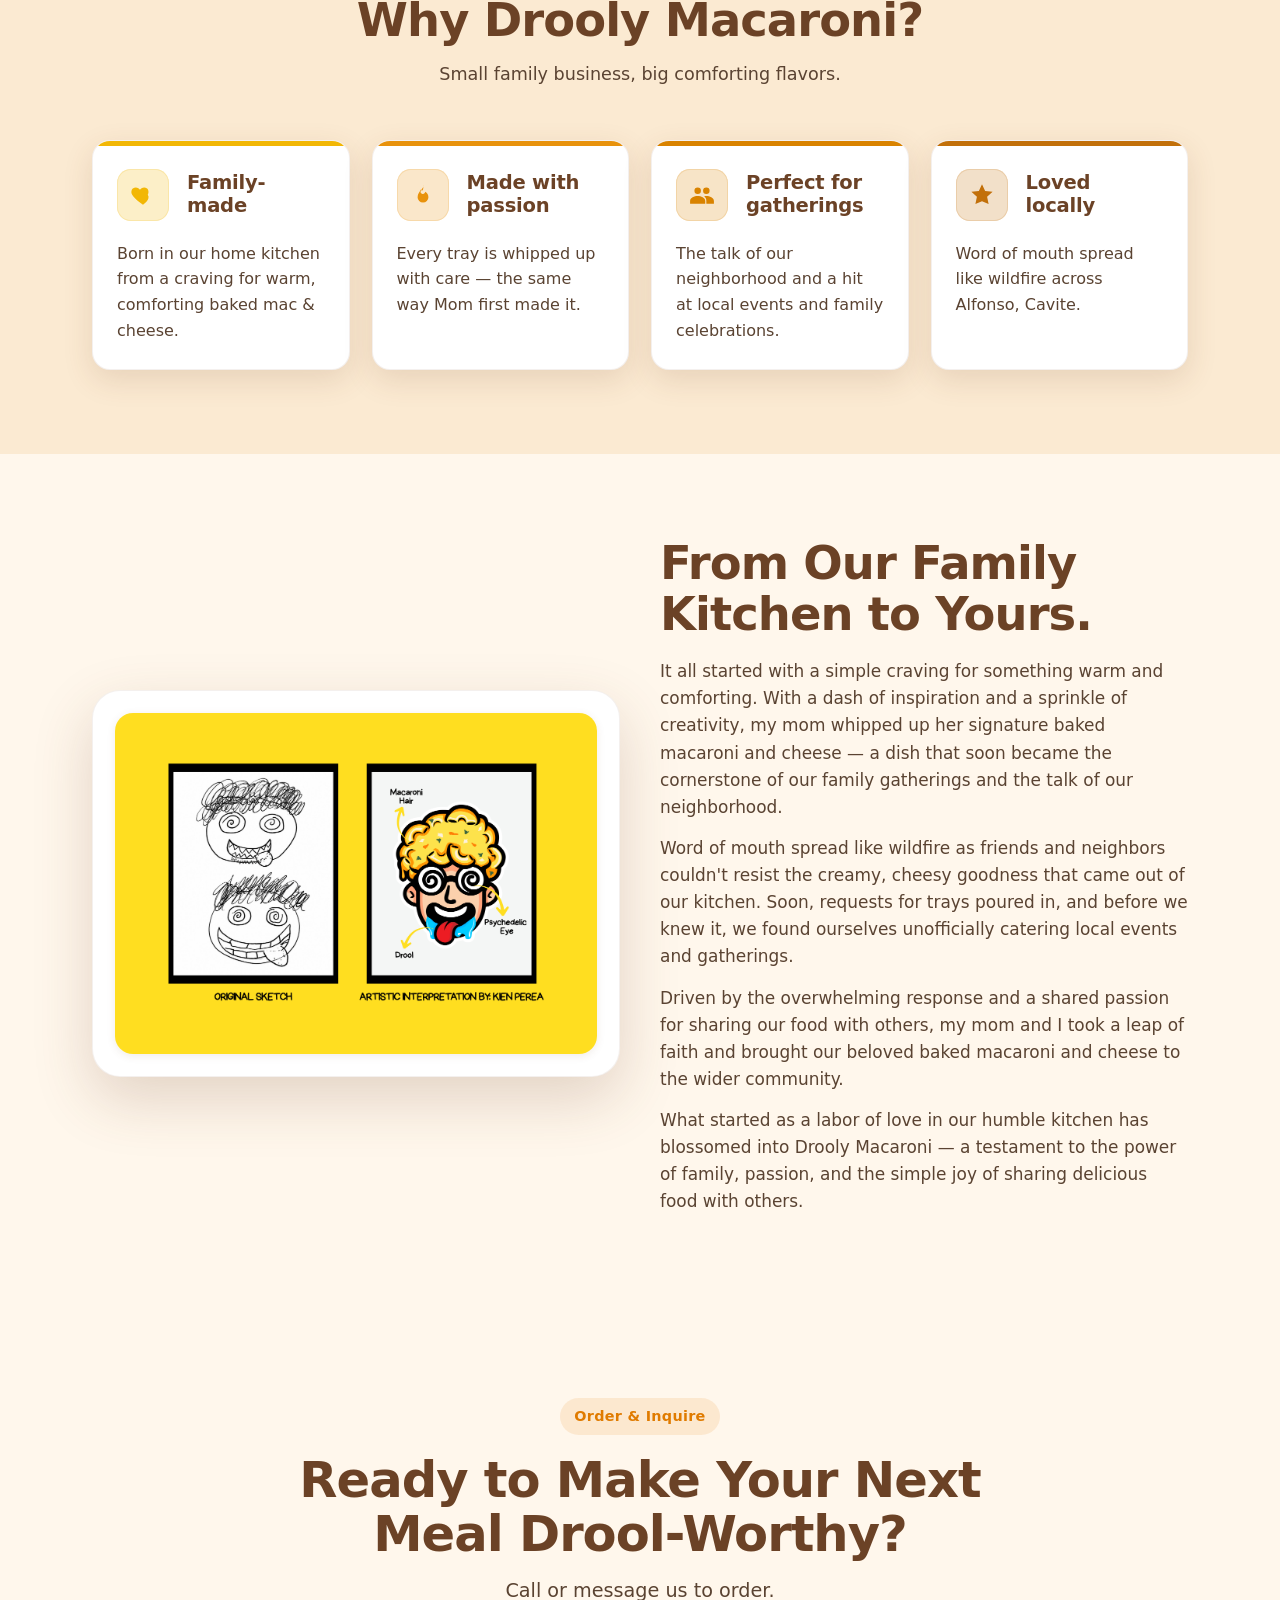
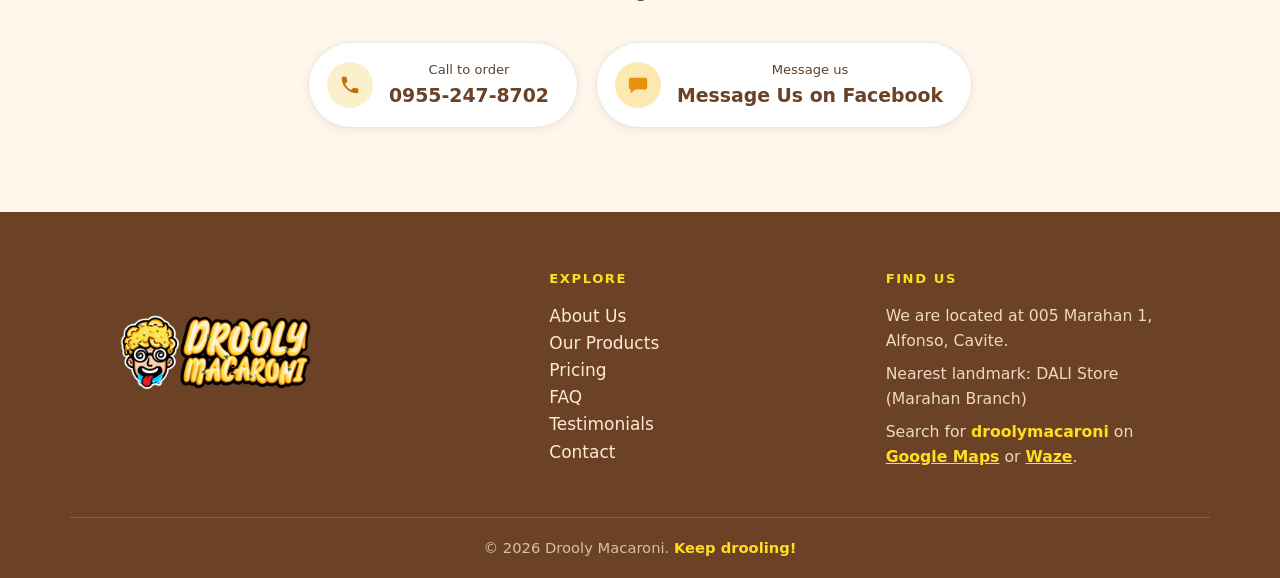
==== commit b4181259: "Cache-bust stale hero image: rename main-image.jpg -> main-image-v2.jpg, update all references" ====
--- a/index.html
+++ b/index.html
@@ -15,13 +15,13 @@
   <meta property="og:description" content="Family-made creamy baked mac &amp; comforting lasagna in Alfonso, Cavite. Made with love, worth drooling over." />
   <meta property="og:site_name" content="Drooly Macaroni" />
   <meta property="og:locale" content="en_PH" />
-  <meta property="og:image" content="images/main-image.jpg" data-bind="ogImage" />
+  <meta property="og:image" content="images/main-image-v2.jpg" data-bind="ogImage" />
 
   <!-- Twitter -->
   <meta name="twitter:card" content="summary_large_image" />
   <meta name="twitter:title" content="Drooly Macaroni | Baked Mac &amp; Lasagna in Alfonso, Cavite" />
   <meta name="twitter:description" content="Family-made creamy baked mac &amp; comforting lasagna in Alfonso, Cavite." />
-  <meta name="twitter:image" content="images/main-image.jpg" data-bind="ogImage" />
+  <meta name="twitter:image" content="images/main-image-v2.jpg" data-bind="ogImage" />
 
   <!-- Favicon -->
   <link rel="icon" type="image/png" href="assets/favicon.png" />
@@ -96,7 +96,7 @@
           <ul class="hero-badges" data-bind="heroBadges"><!-- populated by JS --></ul>
         </div>
         <div class="hero-media">
-          <img src="images/main-image.jpg" alt="A tray of Drooly Macaroni's signature baked macaroni and cheese, golden and bubbly, served in a foil tray." data-bind="heroImage" width="1280" height="1319" loading="eager" fetchpriority="high" />
+          <img src="images/main-image-v2.jpg" alt="A tray of Drooly Macaroni's signature baked macaroni and cheese, golden and bubbly, served in a foil tray." data-bind="heroImage" width="1280" height="1319" loading="eager" fetchpriority="high" />
         </div>
       </div>
     </section>
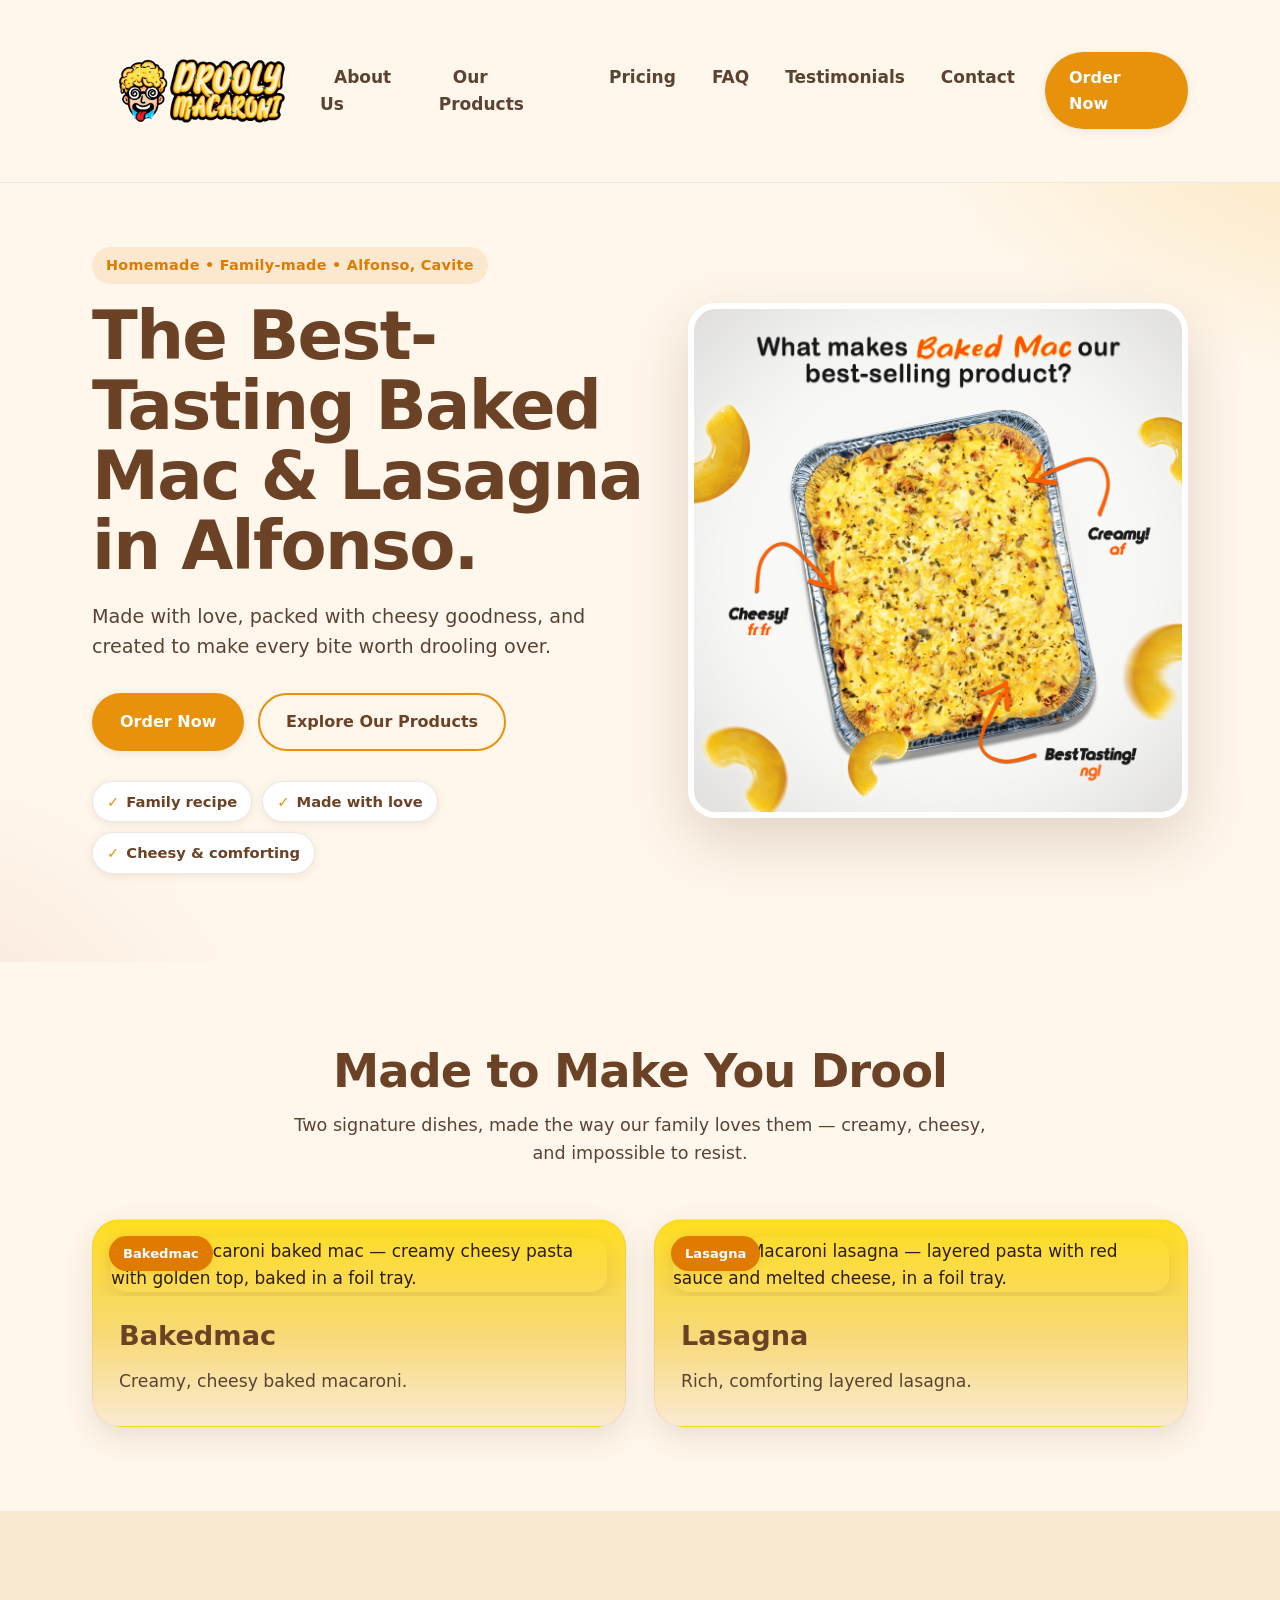
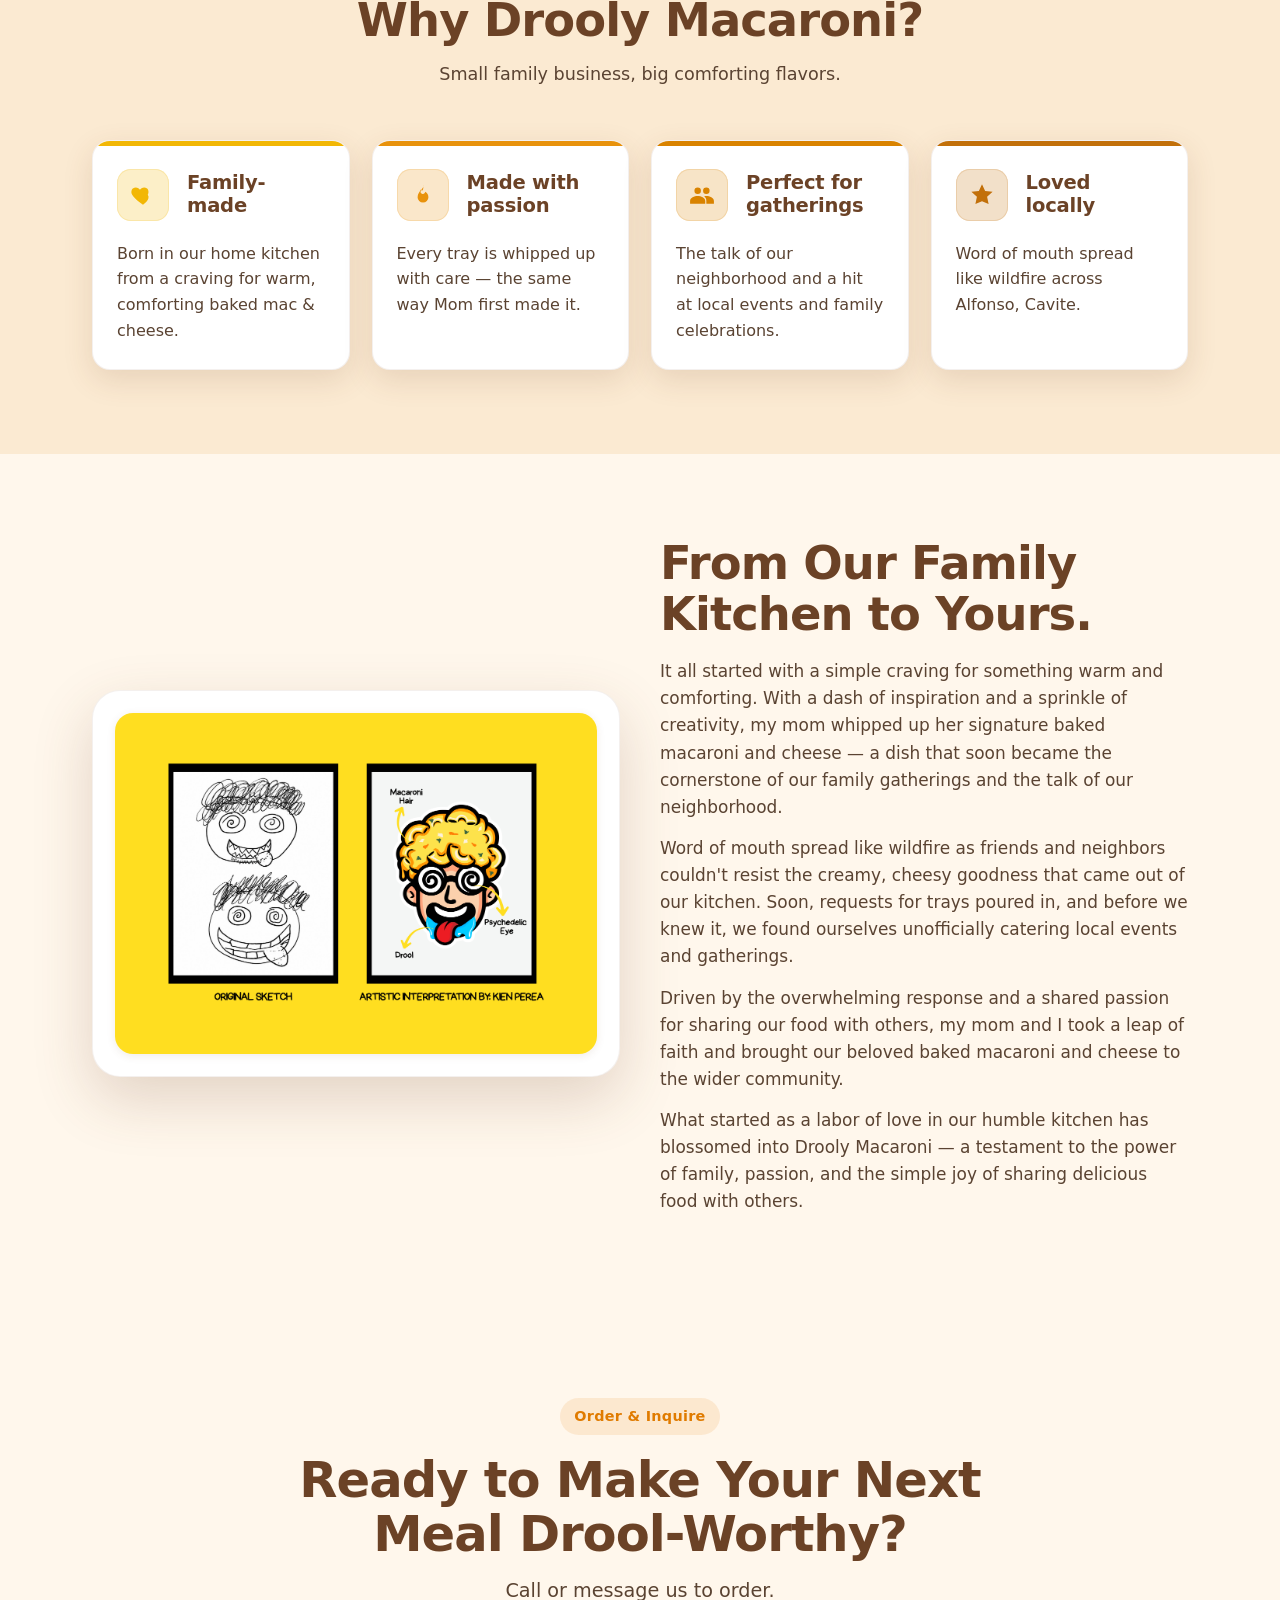
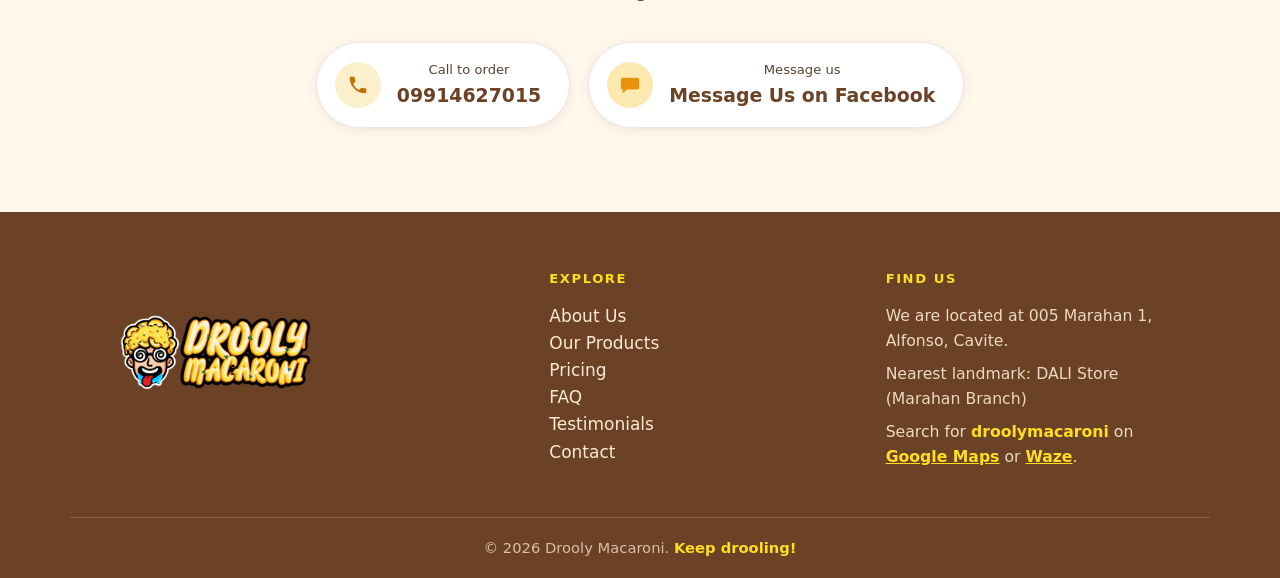
==== commit 9f64ee5d: "Update contact phone number to 09914627015" ====
--- a/index.html
+++ b/index.html
@@ -186,13 +186,13 @@
         <h2 class="section-title contact-title" data-bind="contactTitle">Ready to Make Your Next Meal Drool-Worthy?</h2>
         <p class="contact-subtitle" data-bind="contactSubtitle">Call or message us to order.</p>
         <div class="contact-details">
-          <a class="contact-pill" href="tel:09552478702" data-bind="phoneTel">
+          <a class="contact-pill" href="tel:09914627015" data-bind="phoneTel">
             <span class="contact-pill-icon contact-pill-icon--phone" aria-hidden="true">
               <svg viewBox="0 0 24 24" fill="currentColor"><path d="M6.6 10.8a15.5 15.5 0 0 0 6.6 6.6l2.2-2.2a1 1 0 0 1 1-.25 11.4 11.4 0 0 0 3.6.58 1 1 0 0 1 1 1V20a1 1 0 0 1-1 1A17 17 0 0 1 3 4a1 1 0 0 1 1-1h3.5a1 1 0 0 1 1 1 11.4 11.4 0 0 0 .58 3.6 1 1 0 0 1-.25 1z"/></svg>
             </span>
             <span>
               <span class="contact-pill-label">Call to order</span>
-              <span class="contact-pill-value" data-bind="phoneDisplay">0955-247-8702</span>
+              <span class="contact-pill-value" data-bind="phoneDisplay">09914627015</span>
             </span>
           </a>
           <a class="contact-pill" href="https://m.me/droolymacaroni" data-bind="facebookUrl" target="_blank" rel="noopener">
